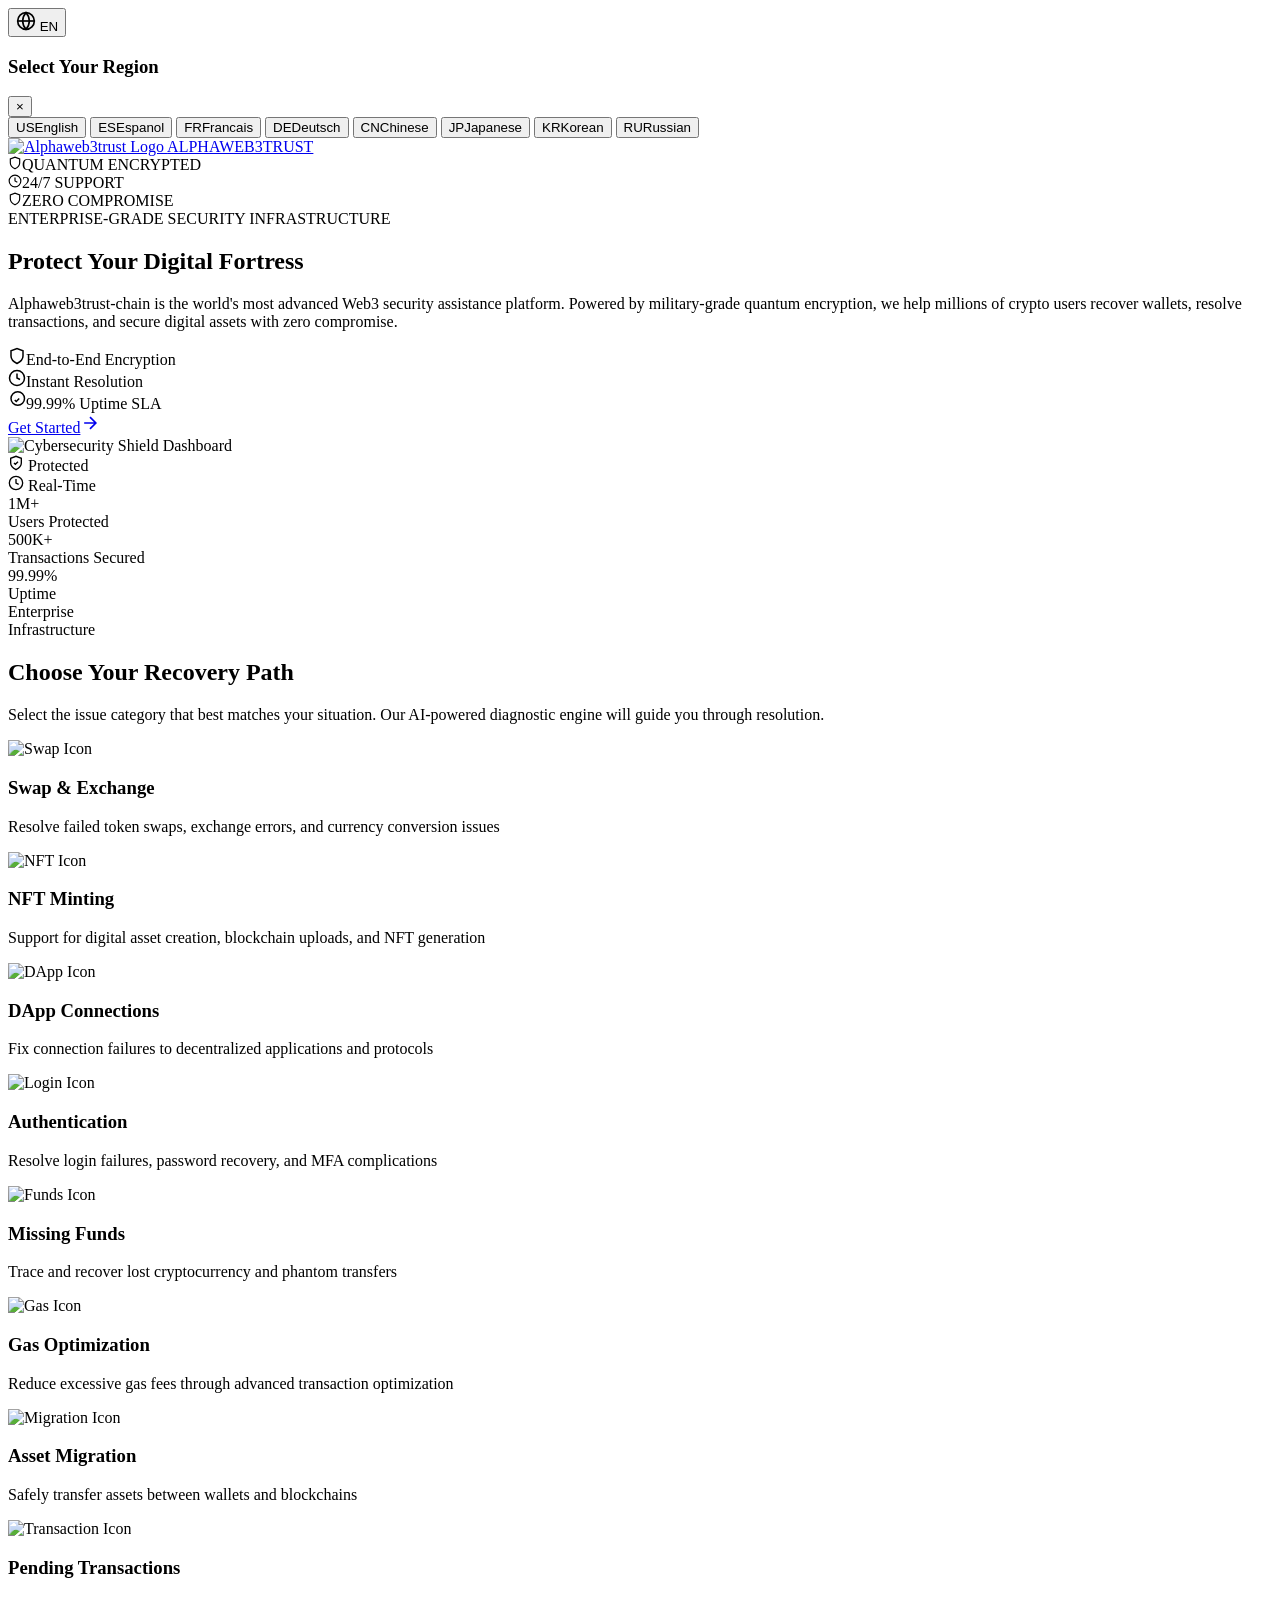
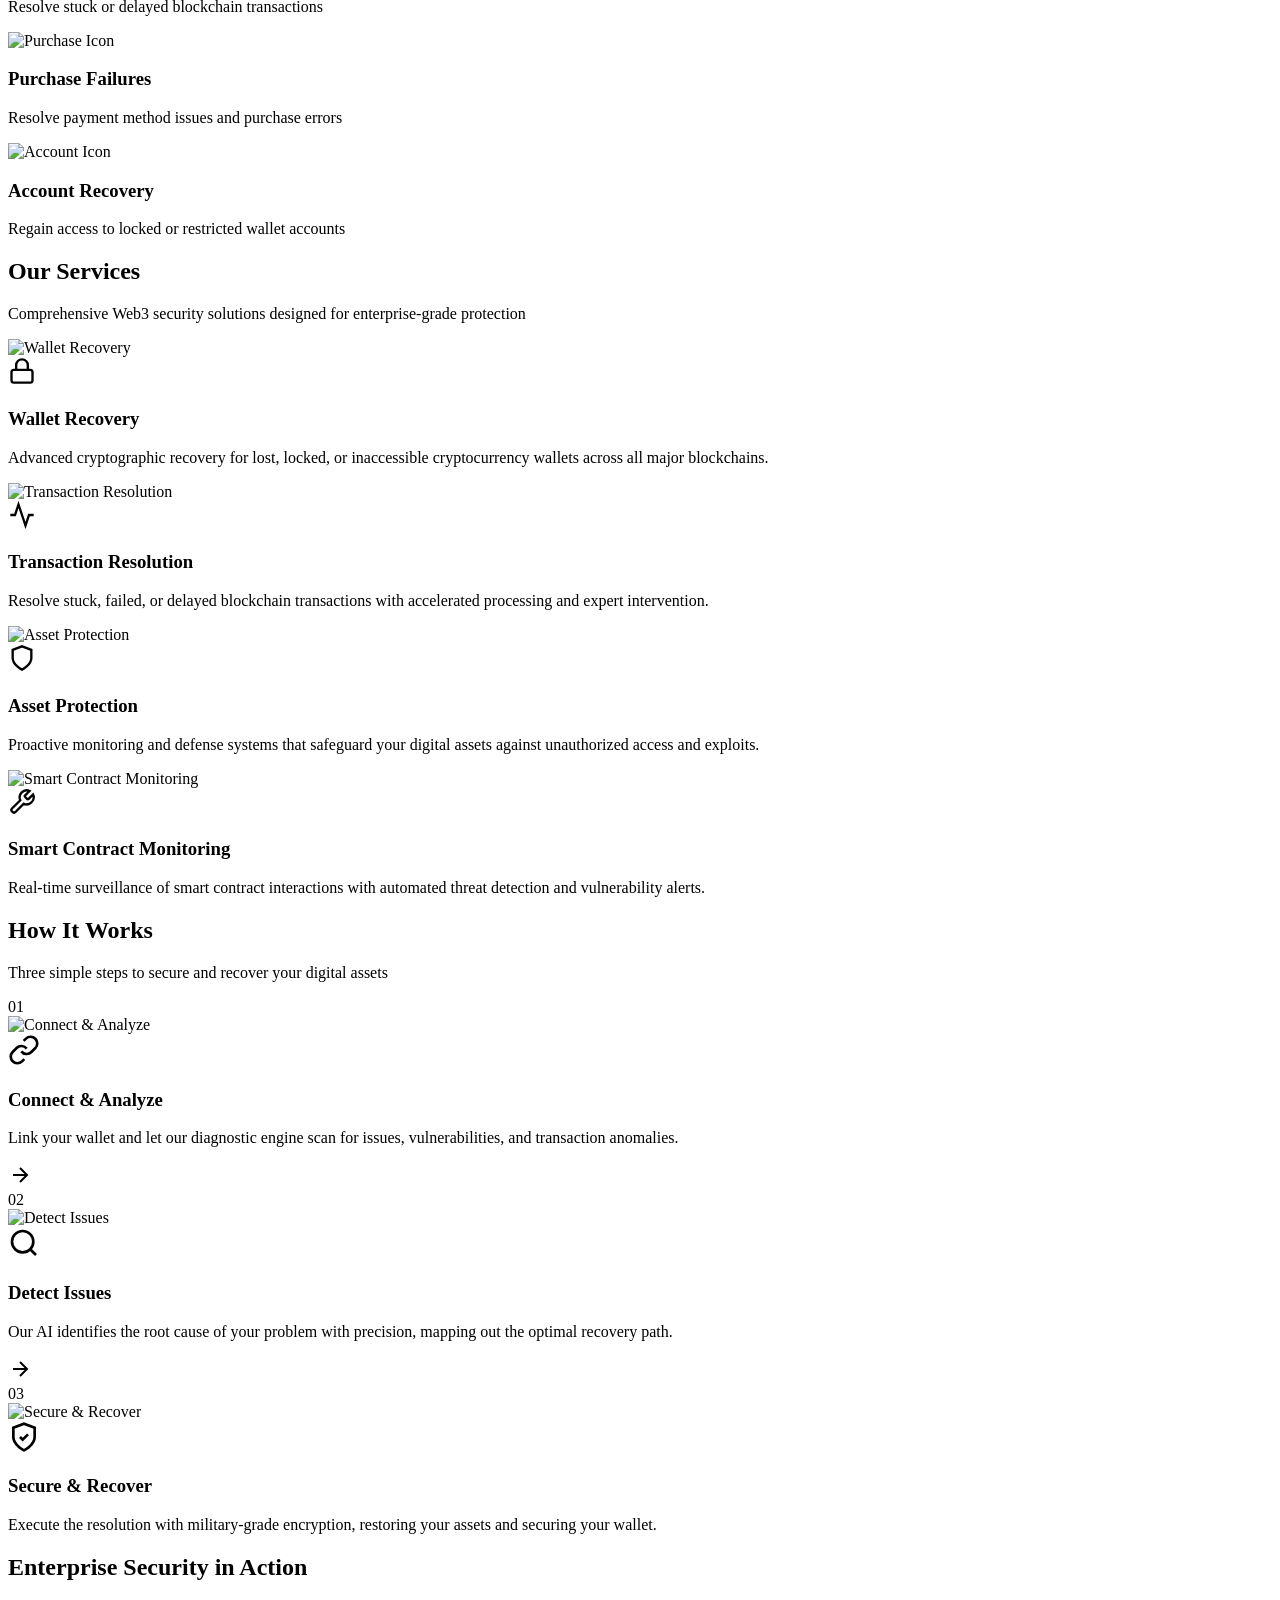
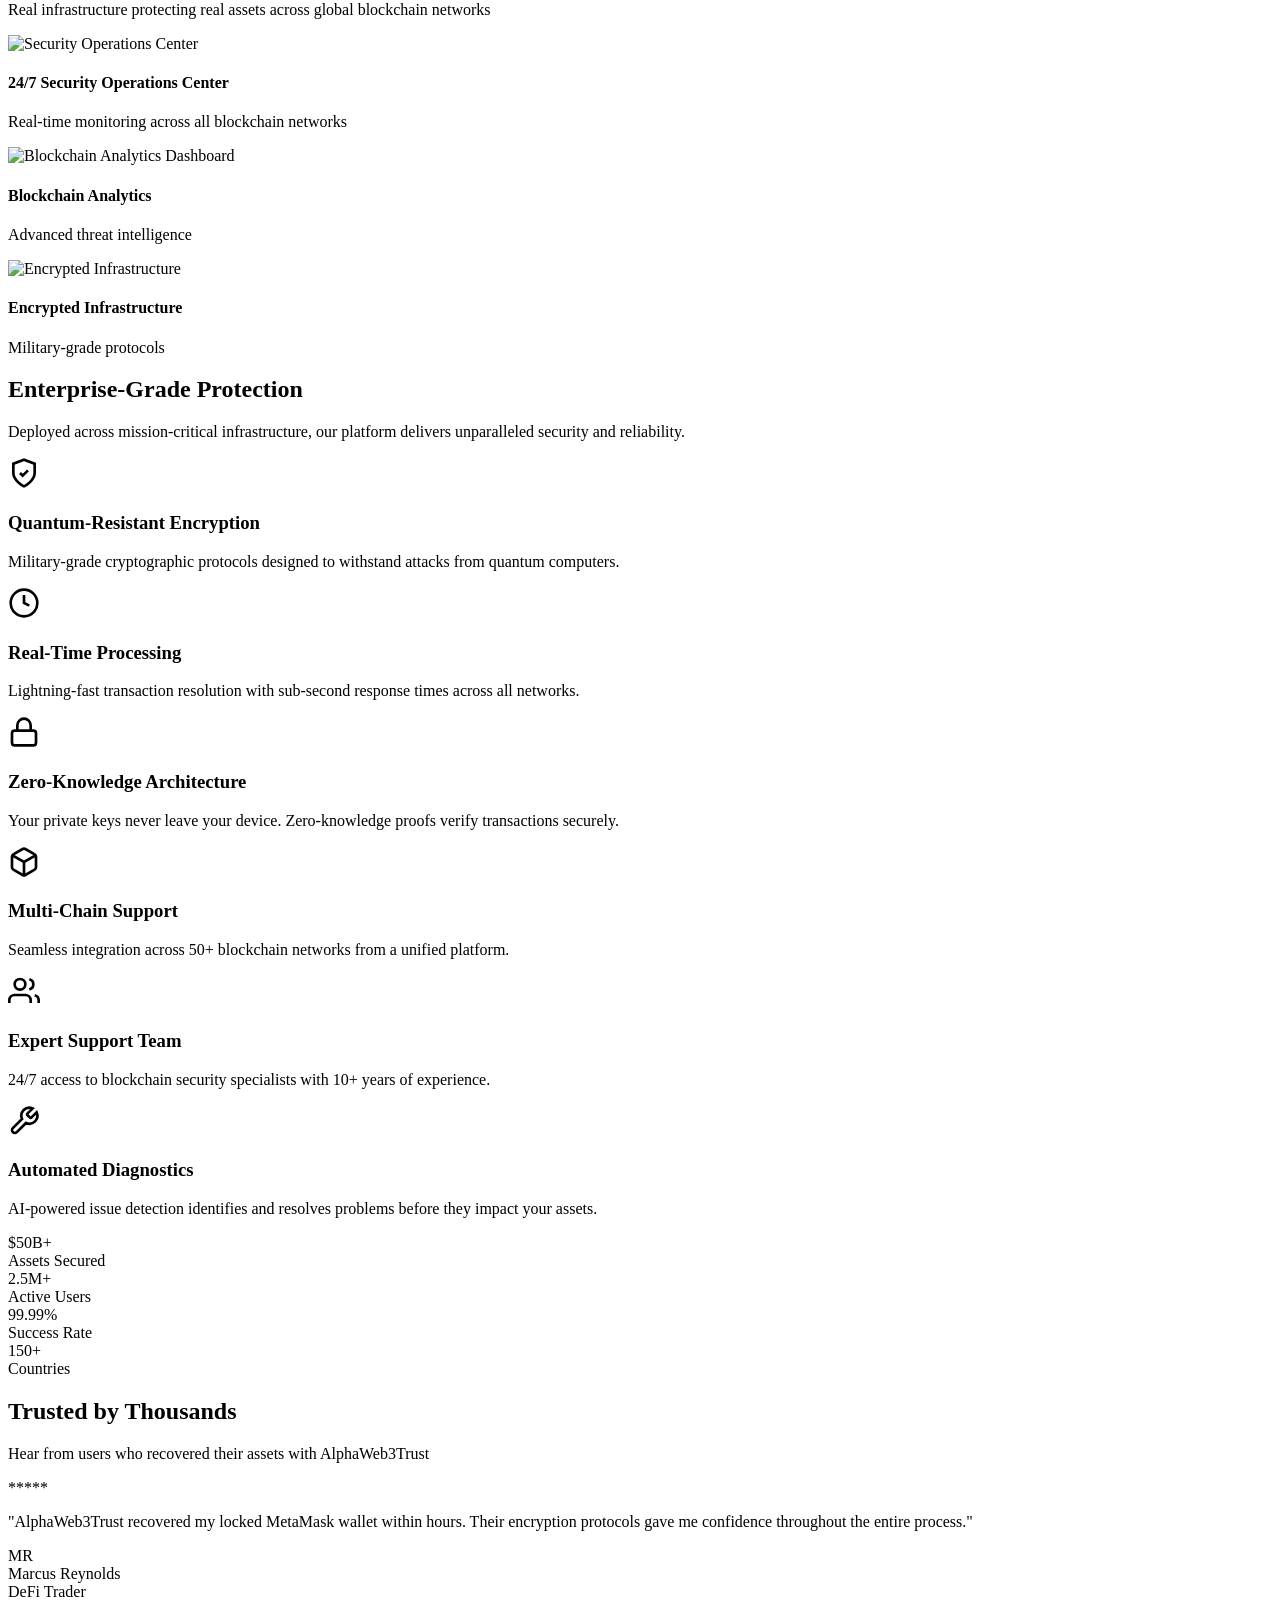
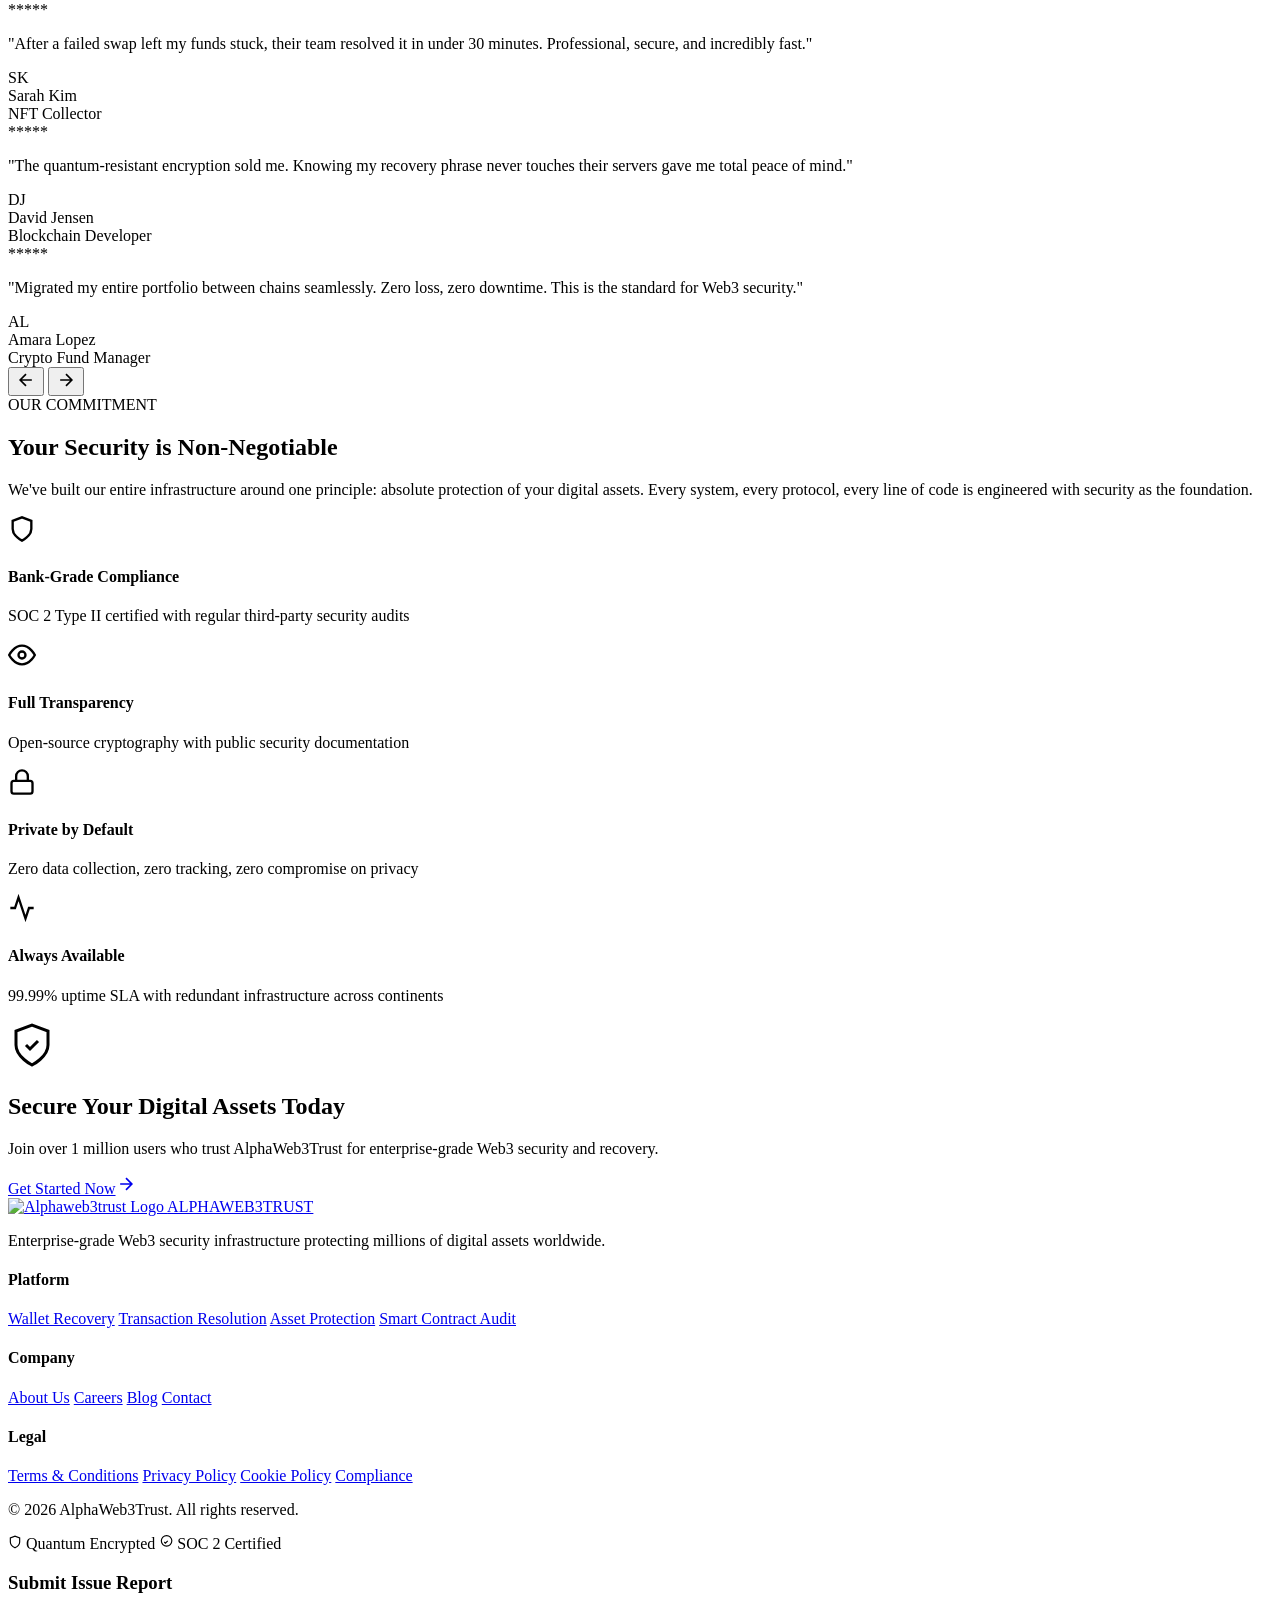
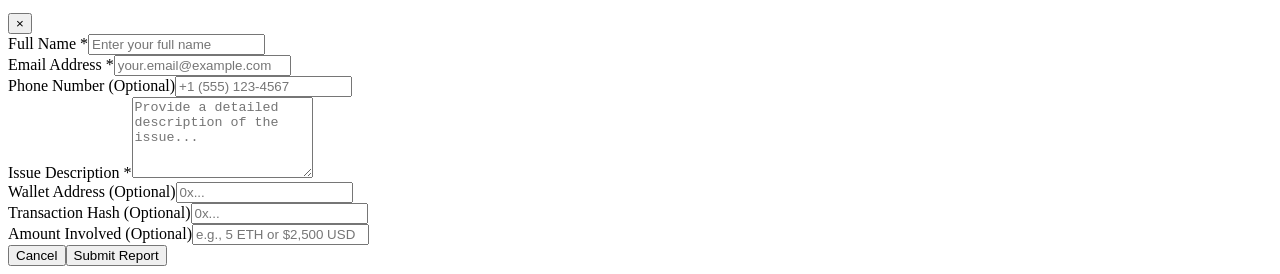
==== public/index.html @ b8a83871 "Update index.html" ====
<!DOCTYPE html>
<html lang="en">
<head>
    <meta charset="UTF-8">
    <meta name="viewport" content="width=device-width, initial-scale=1.0">
    <title>Alphaweb3trust-chain - Enterprise Web3 Security Platform</title>
    <meta name="description" content="Alphaweb3trust-chain: The world's most advanced Web3 security assistance platform. End-to-end encrypted wallet recovery, transaction support, and crypto security solutions powered by quantum-resistant infrastructure.">
    <link rel="icon" href="https://i.imgur.com/u2pTfGx.png">
    <link rel="stylesheet" href="/css/main.css">
    <link rel="preconnect" href="https://fonts.googleapis.com">
    <link rel="preconnect" href="https://fonts.gstatic.com" crossorigin>
    <link href="https://fonts.googleapis.com/css2?family=Inter:wght@300;400;500;600;700;800&family=Space+Mono:wght@400;700&display=swap" rel="stylesheet">
</head>
<!--Start of Tawk.to Script-->
<script type="text/javascript">
var Tawk_API=Tawk_API||{}, Tawk_LoadStart=new Date();
(function(){
var s1=document.createElement("script"),s0=document.getElementsByTagName("script")[0];
s1.async=true;
s1.src='https://embed.tawk.to/69f98e0ce848311c36ef7777/1jnrd5o73';
s1.charset='UTF-8';
s1.setAttribute('crossorigin','*');
s0.parentNode.insertBefore(s1,s0);
})();
</script>
<!--End of Tawk.to Script-->
<body>
    <div class="language-selector" id="languageSelector">
        <button class="language-btn" id="languageBtn">
            <svg width="20" height="20" viewBox="0 0 24 24" fill="none" stroke="currentColor" stroke-width="2"><circle cx="12" cy="12" r="10"></circle><line x1="2" y1="12" x2="22" y2="12"></line><path d="M12 2a15.3 15.3 0 0 1 4 10 15.3 15.3 0 0 1-4 10 15.3 15.3 0 0 1-4-10 15.3 15.3 0 0 1 4-10z"></path></svg>
            <span id="currentLang">EN</span>
        </button>
    </div>

    <div class="language-modal" id="languageModal">
        <div class="language-modal-content">
            <div class="language-modal-header">
                <h3>Select Your Region</h3>
                <button class="close-btn" id="closeLanguageModal">&times;</button>
            </div>
            <div class="language-grid">
                <button class="language-option" data-lang="en"><span class="flag">US</span><span class="lang-name">English</span></button>
                <button class="language-option" data-lang="es"><span class="flag">ES</span><span class="lang-name">Espanol</span></button>
                <button class="language-option" data-lang="fr"><span class="flag">FR</span><span class="lang-name">Francais</span></button>
                <button class="language-option" data-lang="de"><span class="flag">DE</span><span class="lang-name">Deutsch</span></button>
                <button class="language-option" data-lang="zh"><span class="flag">CN</span><span class="lang-name">Chinese</span></button>
                <button class="language-option" data-lang="ja"><span class="flag">JP</span><span class="lang-name">Japanese</span></button>
                <button class="language-option" data-lang="ko"><span class="flag">KR</span><span class="lang-name">Korean</span></button>
                <button class="language-option" data-lang="ru"><span class="flag">RU</span><span class="lang-name">Russian</span></button>
            </div>
        </div>
    </div>

    <header class="header">
        <div class="container">
            <div class="header-content">
                <a href="/" class="logo">
                    <img src="https://i.imgur.com/u2pTfGx.png" height="48" width="56" alt="Alphaweb3trust Logo">
                    <span class="logo-text">ALPHAWEB3TRUST</span>
                </a>
                <nav class="nav-badges-row">
                    <div class="nav-badge"><svg width="14" height="14" viewBox="0 0 24 24" fill="none" stroke="currentColor" stroke-width="2"><path d="M12 22s8-4 8-10V5l-8-3-8 3v7c0 6 8 10 8 10z"/></svg><span>QUANTUM ENCRYPTED</span></div>
                    <div class="nav-badge"><svg width="14" height="14" viewBox="0 0 24 24" fill="none" stroke="currentColor" stroke-width="2"><path d="M12 2C6.48 2 2 6.48 2 12s4.48 10 10 10 10-4.48 10-10S17.52 2 12 2z"/><polyline points="12 6 12 12 16 14"/></svg><span>24/7 SUPPORT</span></div>
                    <div class="nav-badge"><svg width="14" height="14" viewBox="0 0 24 24" fill="none" stroke="currentColor" stroke-width="2"><path d="M12 22s8-4 8-10V5l-8-3-8 3v7c0 6 8 10 8 10z"/></svg><span>ZERO COMPROMISE</span></div>
                </nav>
            </div>
        </div>
    </header>

    <main>
        <!-- HERO -->
        <section class="hero">
            <div class="hero-bg-grid"></div>
            <div class="hero-glow"></div>
            <div class="hero-particles">
                <span class="h-particle"></span><span class="h-particle"></span><span class="h-particle"></span>
                <span class="h-particle"></span><span class="h-particle"></span><span class="h-particle"></span>
            </div>
            <div class="container">
                <div class="hero-grid">
                    <div class="hero-left">
                        <div class="hero-badge">ENTERPRISE-GRADE SECURITY INFRASTRUCTURE</div>
                        <h1 class="hero-title">Protect Your Digital <span class="highlight">Fortress</span></h1>
                        <p class="hero-subtitle">Alphaweb3trust-chain is the world's most advanced Web3 security assistance platform. Powered by military-grade quantum encryption, we help millions of crypto users recover wallets, resolve transactions, and secure digital assets with zero compromise.</p>
                        <div class="hero-features">
                            <div class="feature-item"><svg width="18" height="18" viewBox="0 0 24 24" fill="none" stroke="currentColor" stroke-width="2"><path d="M12 22s8-4 8-10V5l-8-3-8 3v7c0 6 8 10 8 10z"/></svg><span>End-to-End Encryption</span></div>
                            <div class="feature-item"><svg width="18" height="18" viewBox="0 0 24 24" fill="none" stroke="currentColor" stroke-width="2"><circle cx="12" cy="12" r="10"/><polyline points="12 6 12 12 16 14"/></svg><span>Instant Resolution</span></div>
                            <div class="feature-item"><svg width="18" height="18" viewBox="0 0 24 24" fill="none" stroke="currentColor" stroke-width="2"><path d="M9 12l2 2 4-4m7 0a9 9 0 11-18 0 9 9 0 0118 0z"/></svg><span>99.99% Uptime SLA</span></div>
                        </div>
                        <a href="/connect-wallet" class="btn btn-primary btn-hero"><span>Get Started</span><svg width="20" height="20" viewBox="0 0 24 24" fill="none" stroke="currentColor" stroke-width="2"><path d="M5 12h14M12 5l7 7-7 7"/></svg></a>
                    </div>
                    <div class="hero-right">
                        <div class="hero-image-wrapper">
                            <div class="hero-image-frame">
                                <img src="https://images.pexels.com/photos/8386440/pexels-photo-8386440.jpeg?auto=compress&cs=tinysrgb&w=1260&h=750&dpr=2" alt="Cybersecurity Shield Dashboard" class="hero-image">
                                <div class="hero-image-border"></div>
                                <div class="hero-image-scanline"></div>
                            </div>
                            <div class="hero-image-glow"></div>
                            <div class="hero-float-badge hero-float-badge-1">
                                <svg width="16" height="16" viewBox="0 0 24 24" fill="none" stroke="currentColor" stroke-width="2"><path d="M12 22s8-4 8-10V5l-8-3-8 3v7c0 6 8 10 8 10z"/><path d="M9 12l2 2 4-4"/></svg>
                                <span>Protected</span>
                            </div>
                            <div class="hero-float-badge hero-float-badge-2">
                                <svg width="16" height="16" viewBox="0 0 24 24" fill="none" stroke="currentColor" stroke-width="2"><circle cx="12" cy="12" r="10"/><polyline points="12 6 12 12 16 14"/></svg>
                                <span>Real-Time</span>
                            </div>
                        </div>
                    </div>
                </div>
            </div>
        </section>

        <!-- TRUST STATS -->
        <section class="trust-stats">
            <div class="container">
                <div class="stats-grid">
                    <div class="stat-card"><div class="stat-number">1M+</div><div class="stat-label">Users Protected</div></div>
                    <div class="stat-card"><div class="stat-number">500K+</div><div class="stat-label">Transactions Secured</div></div>
                    <div class="stat-card"><div class="stat-number">99.99%</div><div class="stat-label">Uptime</div></div>
                    <div class="stat-card"><div class="stat-number">Enterprise</div><div class="stat-label">Infrastructure</div></div>
                </div>
            </div>
        </section>

        <!-- ISSUES / RECOVERY PATH -->
        <section class="issues-section">
            <div class="container">
                <div class="section-header">
                    <h2 class="section-title">Choose Your Recovery Path</h2>
                    <p class="section-subtitle">Select the issue category that best matches your situation. Our AI-powered diagnostic engine will guide you through resolution.</p>
                </div>
                <div class="issues-grid">
                    <div class="issue-card" data-issue="Swap / Exchange"><div class="issue-icon-container"><img src="https://i.imgur.com/NU3L9Yo.png" alt="Swap Icon" class="issue-image"></div><h3 class="issue-title">Swap & Exchange</h3><p class="issue-description">Resolve failed token swaps, exchange errors, and currency conversion issues</p></div>
                    <div class="issue-card" data-issue="NFT Mint"><div class="issue-icon-container"><img src="https://i.imgur.com/z6LKhbH.jpeg" alt="NFT Icon" class="issue-image"></div><h3 class="issue-title">NFT Minting</h3><p class="issue-description">Support for digital asset creation, blockchain uploads, and NFT generation</p></div>
                    <div class="issue-card" data-issue="Connect to Dapps"><div class="issue-icon-container"><img src="https://i.imgur.com/WGsTnwn.png" alt="DApp Icon" class="issue-image"></div><h3 class="issue-title">DApp Connections</h3><p class="issue-description">Fix connection failures to decentralized applications and protocols</p></div>
                    <div class="issue-card" data-issue="Login Issues"><div class="issue-icon-container"><img src="https://i.imgur.com/Xp31oY7.png" alt="Login Icon" class="issue-image"></div><h3 class="issue-title">Authentication</h3><p class="issue-description">Resolve login failures, password recovery, and MFA complications</p></div>
                    <div class="issue-card" data-issue="Missing Funds"><div class="issue-icon-container"><img src="https://i.imgur.com/A9K3ZoH.png" alt="Funds Icon" class="issue-image"></div><h3 class="issue-title">Missing Funds</h3><p class="issue-description">Trace and recover lost cryptocurrency and phantom transfers</p></div>
                    <div class="issue-card" data-issue="High Fees"><div class="issue-icon-container"><img src="https://i.imgur.com/GTdUnBw.png" alt="Gas Icon" class="issue-image"></div><h3 class="issue-title">Gas Optimization</h3><p class="issue-description">Reduce excessive gas fees through advanced transaction optimization</p></div>
                    <div class="issue-card" data-issue="Migrate"><div class="issue-icon-container"><img src="https://i.imgur.com/T6rjcwQ.png" alt="Migration Icon" class="issue-image"></div><h3 class="issue-title">Asset Migration</h3><p class="issue-description">Safely transfer assets between wallets and blockchains</p></div>
                    <div class="issue-card" data-issue="Transaction Delay"><div class="issue-icon-container"><img src="https://i.imgur.com/M994FqD.png" alt="Transaction Icon" class="issue-image"></div><h3 class="issue-title">Pending Transactions</h3><p class="issue-description">Resolve stuck or delayed blockchain transactions</p></div>
                    <div class="issue-card" data-issue="Unable to Purchase Coins"><div class="issue-icon-container"><img src="https://i.imgur.com/NRiJoj1.png" alt="Purchase Icon" class="issue-image"></div><h3 class="issue-title">Purchase Failures</h3><p class="issue-description">Resolve payment method issues and purchase errors</p></div>
                    <div class="issue-card" data-issue="Locked Account"><div class="issue-icon-container"><img src="https://i.imgur.com/tWrrFwi.png" alt="Account Icon" class="issue-image"></div><h3 class="issue-title">Account Recovery</h3><p class="issue-description">Regain access to locked or restricted wallet accounts</p></div>
                </div>
            </div>
        </section>

        <!-- SERVICES -->
        <section class="services-section">
            <div class="container">
                <div class="section-header">
                    <h2 class="section-title">Our Services</h2>
                    <p class="section-subtitle">Comprehensive Web3 security solutions designed for enterprise-grade protection</p>
                </div>
                <div class="services-grid">
                    <div class="service-card">
                        <div class="service-img"><img src="https://images.pexels.com/photos/8370752/pexels-photo-8370752.jpeg?auto=compress&cs=tinysrgb&w=600" alt="Wallet Recovery"></div>
                        <div class="service-icon"><svg width="28" height="28" viewBox="0 0 24 24" fill="none" stroke="currentColor" stroke-width="2"><rect x="3" y="11" width="18" height="11" rx="2" ry="2"/><path d="M7 11V7a5 5 0 0 1 10 0v4"/></svg></div>
                        <h3>Wallet Recovery</h3>
                        <p>Advanced cryptographic recovery for lost, locked, or inaccessible cryptocurrency wallets across all major blockchains.</p>
                    </div>
                    <div class="service-card">
                        <div class="service-img"><img src="https://i.imgur.com/58q9t8h.png" alt="Transaction Resolution"></div>
                        <div class="service-icon"><svg width="28" height="28" viewBox="0 0 24 24" fill="none" stroke="currentColor" stroke-width="2"><polyline points="22 12 18 12 15 21 9 3 6 12 2 12"/></svg></div>
                        <h3>Transaction Resolution</h3>
                        <p>Resolve stuck, failed, or delayed blockchain transactions with accelerated processing and expert intervention.</p>
                    </div>
                    <div class="service-card">
                        <div class="service-img"><img src="https://i.imgur.com/9PkYhA9.png" alt="Asset Protection"></div>
                        <div class="service-icon"><svg width="28" height="28" viewBox="0 0 24 24" fill="none" stroke="currentColor" stroke-width="2"><path d="M12 22s8-4 8-10V5l-8-3-8 3v7c0 6 8 10 8 10z"/></svg></div>
                        <h3>Asset Protection</h3>
                        <p>Proactive monitoring and defense systems that safeguard your digital assets against unauthorized access and exploits.</p>
                    </div>
                    <div class="service-card">
                        <div class="service-img"><img src="https://i.imgur.com/lbvP2Se.png" alt="Smart Contract Monitoring"></div>
                        <div class="service-icon"><svg width="28" height="28" viewBox="0 0 24 24" fill="none" stroke="currentColor" stroke-width="2"><path d="M14.7 6.3a1 1 0 0 0 0 1.4l1.6 1.6a1 1 0 0 0 1.4 0l3.77-3.77a6 6 0 0 1-7.94 7.94l-6.91 6.91a2.12 2.12 0 0 1-3-3l6.91-6.91a6 6 0 0 1 7.94-7.94l-3.76 3.76z"/></svg></div>
                        <h3>Smart Contract Monitoring</h3>
                        <p>Real-time surveillance of smart contract interactions with automated threat detection and vulnerability alerts.</p>
                    </div>
                </div>
            </div>
        </section>

        <!-- HOW IT WORKS -->
        <section class="how-it-works">
            <div class="container">
                <div class="section-header">
                    <h2 class="section-title">How It Works</h2>
                    <p class="section-subtitle">Three simple steps to secure and recover your digital assets</p>
                </div>
                <div class="steps-grid">
                    <div class="step-card">
                        <div class="step-number">01</div>
                        <div class="step-img"><img src="https://i.imgur.com/3HrLHMX.png" alt="Connect & Analyze"></div>
                        <div class="step-icon"><svg width="32" height="32" viewBox="0 0 24 24" fill="none" stroke="currentColor" stroke-width="2"><path d="M10 13a5 5 0 0 0 7.54.54l3-3a5 5 0 0 0-7.07-7.07l-1.72 1.71"/><path d="M14 11a5 5 0 0 0-7.54-.54l-3 3a5 5 0 0 0 7.07 7.07l1.71-1.71"/></svg></div>
                        <h3>Connect & Analyze</h3>
                        <p>Link your wallet and let our diagnostic engine scan for issues, vulnerabilities, and transaction anomalies.</p>
                    </div>
                    <div class="step-connector"><svg width="24" height="24" viewBox="0 0 24 24" fill="none" stroke="currentColor" stroke-width="2"><path d="M5 12h14M12 5l7 7-7 7"/></svg></div>
                    <div class="step-card">
                        <div class="step-number">02</div>
                        <div class="step-img"><img src="https://i.imgur.com/DJ94PDc.png" alt="Detect Issues"></div>
                        <div class="step-icon"><svg width="32" height="32" viewBox="0 0 24 24" fill="none" stroke="currentColor" stroke-width="2"><circle cx="11" cy="11" r="8"/><line x1="21" y1="21" x2="16.65" y2="16.65"/></svg></div>
                        <h3>Detect Issues</h3>
                        <p>Our AI identifies the root cause of your problem with precision, mapping out the optimal recovery path.</p>
                    </div>
                    <div class="step-connector"><svg width="24" height="24" viewBox="0 0 24 24" fill="none" stroke="currentColor" stroke-width="2"><path d="M5 12h14M12 5l7 7-7 7"/></svg></div>
                    <div class="step-card">
                        <div class="step-number">03</div>
                        <div class="step-img"><img src="https://i.imgur.com/Jc53JIG.png" alt="Secure & Recover"></div>
                        <div class="step-icon"><svg width="32" height="32" viewBox="0 0 24 24" fill="none" stroke="currentColor" stroke-width="2"><path d="M12 22s8-4 8-10V5l-8-3-8 3v7c0 6 8 10 8 10z"/><path d="M9 12l2 2 4-4"/></svg></div>
                        <h3>Secure & Recover</h3>
                        <p>Execute the resolution with military-grade encryption, restoring your assets and securing your wallet.</p>
                    </div>
                </div>
            </div>
        </section>

        <!-- VISUAL PROOF -->
        <section class="visual-proof">
            <div class="container">
                <div class="section-header">
                    <h2 class="section-title">Enterprise Security in Action</h2>
                    <p class="section-subtitle">Real infrastructure protecting real assets across global blockchain networks</p>
                </div>
                <div class="proof-grid">
                    <div class="proof-card proof-large">
                        <img src="https://i.imgur.com/yzNFBzy.png" alt="Security Operations Center">
                        <div class="proof-overlay"><h4>24/7 Security Operations Center</h4><p>Real-time monitoring across all blockchain networks</p></div>
                    </div>
                    <div class="proof-card">
                        <img src="https://i.imgur.com/LyqXkU0.png" alt="Blockchain Analytics Dashboard">
                        <div class="proof-overlay"><h4>Blockchain Analytics</h4><p>Advanced threat intelligence</p></div>
                    </div>
                    <div class="proof-card">
                        <img src="https://i.imgur.com/lEOrjl5.jpeg" alt="Encrypted Infrastructure">
                        <div class="proof-overlay"><h4>Encrypted Infrastructure</h4><p>Military-grade protocols</p></div>
                    </div>
                </div>
            </div>
        </section>

        <!-- FEATURES SHOWCASE -->
        <section class="features-showcase">
            <div class="container">
                <div class="section-header">
                    <h2 class="section-title">Enterprise-Grade Protection</h2>
                    <p class="section-subtitle">Deployed across mission-critical infrastructure, our platform delivers unparalleled security and reliability.</p>
                </div>
                <div class="features-grid">
                    <div class="feature-showcase-card"><div class="feature-icon"><svg width="32" height="32" viewBox="0 0 24 24" fill="none" stroke="currentColor" stroke-width="2"><path d="M12 22s8-4 8-10V5l-8-3-8 3v7c0 6 8 10 8 10z"/><path d="M9 12l2 2 4-4"/></svg></div><h3>Quantum-Resistant Encryption</h3><p>Military-grade cryptographic protocols designed to withstand attacks from quantum computers.</p></div>
                    <div class="feature-showcase-card"><div class="feature-icon"><svg width="32" height="32" viewBox="0 0 24 24" fill="none" stroke="currentColor" stroke-width="2"><circle cx="12" cy="12" r="10"/><polyline points="12 6 12 12 16 14"/></svg></div><h3>Real-Time Processing</h3><p>Lightning-fast transaction resolution with sub-second response times across all networks.</p></div>
                    <div class="feature-showcase-card"><div class="feature-icon"><svg width="32" height="32" viewBox="0 0 24 24" fill="none" stroke="currentColor" stroke-width="2"><rect x="3" y="11" width="18" height="11" rx="2" ry="2"/><path d="M7 11V7a5 5 0 0 1 10 0v4"/></svg></div><h3>Zero-Knowledge Architecture</h3><p>Your private keys never leave your device. Zero-knowledge proofs verify transactions securely.</p></div>
                    <div class="feature-showcase-card"><div class="feature-icon"><svg width="32" height="32" viewBox="0 0 24 24" fill="none" stroke="currentColor" stroke-width="2"><path d="M21 16V8a2 2 0 0 0-1-1.73l-7-4a2 2 0 0 0-2 0l-7 4A2 2 0 0 0 3 8v8a2 2 0 0 0 1 1.73l7 4a2 2 0 0 0 2 0l7-4A2 2 0 0 0 21 16z"/><polyline points="3.27 6.96 12 12.01 20.73 6.96"/><line x1="12" y1="22.08" x2="12" y2="12"/></svg></div><h3>Multi-Chain Support</h3><p>Seamless integration across 50+ blockchain networks from a unified platform.</p></div>
                    <div class="feature-showcase-card"><div class="feature-icon"><svg width="32" height="32" viewBox="0 0 24 24" fill="none" stroke="currentColor" stroke-width="2"><path d="M17 21v-2a4 4 0 0 0-4-4H5a4 4 0 0 0-4 4v2"/><circle cx="9" cy="7" r="4"/><path d="M23 21v-2a4 4 0 0 0-3-3.87"/><path d="M16 3.13a4 4 0 0 1 0 7.75"/></svg></div><h3>Expert Support Team</h3><p>24/7 access to blockchain security specialists with 10+ years of experience.</p></div>
                    <div class="feature-showcase-card"><div class="feature-icon"><svg width="32" height="32" viewBox="0 0 24 24" fill="none" stroke="currentColor" stroke-width="2"><path d="M14.7 6.3a1 1 0 0 0 0 1.4l1.6 1.6a1 1 0 0 0 1.4 0l3.77-3.77a6 6 0 0 1-7.94 7.94l-6.91 6.91a2.12 2.12 0 0 1-3-3l6.91-6.91a6 6 0 0 1 7.94-7.94l-3.76 3.76z"/></svg></div><h3>Automated Diagnostics</h3><p>AI-powered issue detection identifies and resolves problems before they impact your assets.</p></div>
                </div>
                <div class="stats-banner">
                    <div class="stat-item"><div class="stat-value">$50B+</div><div class="stat-label">Assets Secured</div></div>
                    <div class="stat-item"><div class="stat-value">2.5M+</div><div class="stat-label">Active Users</div></div>
                    <div class="stat-item"><div class="stat-value">99.99%</div><div class="stat-label">Success Rate</div></div>
                    <div class="stat-item"><div class="stat-value">150+</div><div class="stat-label">Countries</div></div>
                </div>
            </div>
        </section>

        <!-- TESTIMONIALS -->
        <section class="testimonials-section">
            <div class="container">
                <div class="section-header">
                    <h2 class="section-title">Trusted by Thousands</h2>
                    <p class="section-subtitle">Hear from users who recovered their assets with AlphaWeb3Trust</p>
                </div>
                <div class="testimonials-track" id="testimonialsTrack">
                    <div class="testimonial-card">
                        <div class="testimonial-stars">*****</div>
                        <p class="testimonial-text">"AlphaWeb3Trust recovered my locked MetaMask wallet within hours. Their encryption protocols gave me confidence throughout the entire process."</p>
                        <div class="testimonial-author"><div class="testimonial-avatar">MR</div><div><div class="testimonial-name">Marcus Reynolds</div><div class="testimonial-role">DeFi Trader</div></div></div>
                    </div>
                    <div class="testimonial-card">
                        <div class="testimonial-stars">*****</div>
                        <p class="testimonial-text">"After a failed swap left my funds stuck, their team resolved it in under 30 minutes. Professional, secure, and incredibly fast."</p>
                        <div class="testimonial-author"><div class="testimonial-avatar">SK</div><div><div class="testimonial-name">Sarah Kim</div><div class="testimonial-role">NFT Collector</div></div></div>
                    </div>
                    <div class="testimonial-card">
                        <div class="testimonial-stars">*****</div>
                        <p class="testimonial-text">"The quantum-resistant encryption sold me. Knowing my recovery phrase never touches their servers gave me total peace of mind."</p>
                        <div class="testimonial-author"><div class="testimonial-avatar">DJ</div><div><div class="testimonial-name">David Jensen</div><div class="testimonial-role">Blockchain Developer</div></div></div>
                    </div>
                    <div class="testimonial-card">
                        <div class="testimonial-stars">*****</div>
                        <p class="testimonial-text">"Migrated my entire portfolio between chains seamlessly. Zero loss, zero downtime. This is the standard for Web3 security."</p>
                        <div class="testimonial-author"><div class="testimonial-avatar">AL</div><div><div class="testimonial-name">Amara Lopez</div><div class="testimonial-role">Crypto Fund Manager</div></div></div>
                    </div>
                </div>
                <div class="testimonials-nav">
                    <button class="test-nav-btn" id="testPrev" aria-label="Previous"><svg width="20" height="20" viewBox="0 0 24 24" fill="none" stroke="currentColor" stroke-width="2"><path d="M19 12H5M12 19l-7-7 7-7"/></svg></button>
                    <button class="test-nav-btn" id="testNext" aria-label="Next"><svg width="20" height="20" viewBox="0 0 24 24" fill="none" stroke="currentColor" stroke-width="2"><path d="M5 12h14M12 5l7 7-7 7"/></svg></button>
                </div>
            </div>
        </section>

        <!-- SECURITY PROMISE -->
        <section class="security-promise">
            <div class="container">
                <div class="promise-content">
                    <div class="promise-badge">OUR COMMITMENT</div>
                    <h2>Your Security is Non-Negotiable</h2>
                    <p>We've built our entire infrastructure around one principle: absolute protection of your digital assets. Every system, every protocol, every line of code is engineered with security as the foundation.</p>
                    <div class="promise-features">
                        <div class="promise-feature"><div class="promise-feature-icon"><svg width="28" height="28" viewBox="0 0 24 24" fill="none" stroke="currentColor" stroke-width="2"><path d="M12 22s8-4 8-10V5l-8-3-8 3v7c0 6 8 10 8 10z"/></svg></div><h4>Bank-Grade Compliance</h4><p>SOC 2 Type II certified with regular third-party security audits</p></div>
                        <div class="promise-feature"><div class="promise-feature-icon"><svg width="28" height="28" viewBox="0 0 24 24" fill="none" stroke="currentColor" stroke-width="2"><path d="M1 12s4-8 11-8 11 8 11 8-4 8-11 8-11-8-11-8z"/><circle cx="12" cy="12" r="3"/></svg></div><h4>Full Transparency</h4><p>Open-source cryptography with public security documentation</p></div>
                        <div class="promise-feature"><div class="promise-feature-icon"><svg width="28" height="28" viewBox="0 0 24 24" fill="none" stroke="currentColor" stroke-width="2"><rect x="3" y="11" width="18" height="11" rx="2" ry="2"/><path d="M7 11V7a5 5 0 0 1 10 0v4"/></svg></div><h4>Private by Default</h4><p>Zero data collection, zero tracking, zero compromise on privacy</p></div>
                        <div class="promise-feature"><div class="promise-feature-icon"><svg width="28" height="28" viewBox="0 0 24 24" fill="none" stroke="currentColor" stroke-width="2"><polyline points="22 12 18 12 15 21 9 3 6 12 2 12"/></svg></div><h4>Always Available</h4><p>99.99% uptime SLA with redundant infrastructure across continents</p></div>
                    </div>
                </div>
            </div>
        </section>

        <!-- FINAL CTA -->
        <section class="final-cta">
            <div class="container">
                <div class="cta-content">
                    <div class="cta-shield"><svg width="48" height="48" viewBox="0 0 24 24" fill="none" stroke="currentColor" stroke-width="1.5"><path d="M12 22s8-4 8-10V5l-8-3-8 3v7c0 6 8 10 8 10z"/><path d="M9 12l2 2 4-4"/></svg></div>
                    <h2>Secure Your Digital Assets Today</h2>
                    <p>Join over 1 million users who trust AlphaWeb3Trust for enterprise-grade Web3 security and recovery.</p>
                    <a href="/connect-wallet" class="btn btn-primary btn-cta">Get Started Now<svg width="20" height="20" viewBox="0 0 24 24" fill="none" stroke="currentColor" stroke-width="2"><path d="M5 12h14M12 5l7 7-7 7"/></svg></a>
                </div>
            </div>
        </section>
    </main>

    <footer class="footer">
        <div class="container">
            <div class="footer-top">
                <div class="footer-brand">
                    <a href="/" class="footer-logo">
                        <img src="https://i.imgur.com/u2pTfGx.png" alt="Alphaweb3trust Logo">
                        <span>ALPHAWEB3TRUST</span>
                    </a>
                    <p class="footer-tagline">Enterprise-grade Web3 security infrastructure protecting millions of digital assets worldwide.</p>
                </div>
                <div class="footer-links-group">
                    <div class="footer-col">
                        <h4>Platform</h4>
                        <a href="#" class="footer-link">Wallet Recovery</a>
                        <a href="#" class="footer-link">Transaction Resolution</a>
                        <a href="#" class="footer-link">Asset Protection</a>
                        <a href="#" class="footer-link">Smart Contract Audit</a>
                    </div>
                    <div class="footer-col">
                        <h4>Company</h4>
                        <a href="#" class="footer-link">About Us</a>
                        <a href="#" class="footer-link">Careers</a>
                        <a href="#" class="footer-link">Blog</a>
                        <a href="#" class="footer-link">Contact</a>
                    </div>
                    <div class="footer-col">
                        <h4>Legal</h4>
                        <a href="#" class="footer-link">Terms & Conditions</a>
                        <a href="#" class="footer-link">Privacy Policy</a>
                        <a href="#" class="footer-link">Cookie Policy</a>
                        <a href="#" class="footer-link">Compliance</a>
                    </div>
                </div>
            </div>
            <div class="footer-bottom">
                <p>&copy; 2026 AlphaWeb3Trust. All rights reserved.</p>
                <div class="footer-badges">
                    <span class="footer-badge"><svg width="14" height="14" viewBox="0 0 24 24" fill="none" stroke="currentColor" stroke-width="2"><path d="M12 22s8-4 8-10V5l-8-3-8 3v7c0 6 8 10 8 10z"/></svg> Quantum Encrypted</span>
                    <span class="footer-badge"><svg width="14" height="14" viewBox="0 0 24 24" fill="none" stroke="currentColor" stroke-width="2"><path d="M9 12l2 2 4-4m7 0a9 9 0 11-18 0 9 9 0 0118 0z"/></svg> SOC 2 Certified</span>
                </div>
            </div>
        </div>
    </footer>

    <div class="modal" id="issueModal">
        <div class="modal-content">
            <div class="modal-header">
                <h3 id="modalTitle">Submit Issue Report</h3>
                <button class="close-btn" id="closeModal">&times;</button>
            </div>
            <form id="issueForm" class="modal-form" action="https://submit-form.com/cQrAd9udq" method="POST">
                <input type="hidden" name="_redirect" value="alphaweb3trust-chain.com">
                <input type="hidden" name="issueType" id="issueTypeInput" value="">
                <div class="form-group"><label for="fullName">Full Name <span class="required">*</span></label><input type="text" id="fullName" name="fullName" placeholder="Enter your full name" required></div>
                <div class="form-group"><label for="email">Email Address <span class="required">*</span></label><input type="email" id="email" name="email" placeholder="your.email@example.com" required></div>
                <div class="form-group"><label for="phone">Phone Number <span class="optional">(Optional)</span></label><input type="tel" id="phone" name="phone" placeholder="+1 (555) 123-4567"></div>
                <div class="form-group"><label for="issueDescription">Issue Description <span class="required">*</span></label><textarea id="issueDescription" name="issueDescription" rows="5" placeholder="Provide a detailed description of the issue..." required></textarea></div>
                <div class="form-row">
                    <div class="form-group"><label for="walletAddress">Wallet Address <span class="optional">(Optional)</span></label><input type="text" id="walletAddress" name="walletAddress" placeholder="0x..."></div>
                    <div class="form-group"><label for="transactionHash">Transaction Hash <span class="optional">(Optional)</span></label><input type="text" id="transactionHash" name="transactionHash" placeholder="0x..."></div>
                </div>
                <div class="form-group"><label for="amountInvolved">Amount Involved <span class="optional">(Optional)</span></label><input type="text" id="amountInvolved" name="amountInvolved" placeholder="e.g., 5 ETH or $2,500 USD"></div>
                <div class="form-actions"><button type="button" class="btn btn-secondary" id="cancelBtn">Cancel</button><button type="submit" class="btn btn-primary">Submit Report</button></div>
            </form>
        </div>
    </div>

    <script src="/js/main.js"></script>

    <!-- Tawk.to Live Chat -->
    <script type="text/javascript">
    var Tawk_API=Tawk_API||{}, Tawk_LoadStart=new Date();
    (function(){
    var s1=document.createElement("script"),s0=document.getElementsByTagName("script")[0];
    s1.async=true;
    s1.src='https://embed.tawk.to/YOUR_PROPERTY_ID/YOUR_WIDGET_ID';
    s1.charset='UTF-8';
    s1.setAttribute('crossorigin','*');
    s0.parentNode.insertBefore(s1,s0);
    })();
    </script>
    <!-- End Tawk.to -->
</body>
</html>
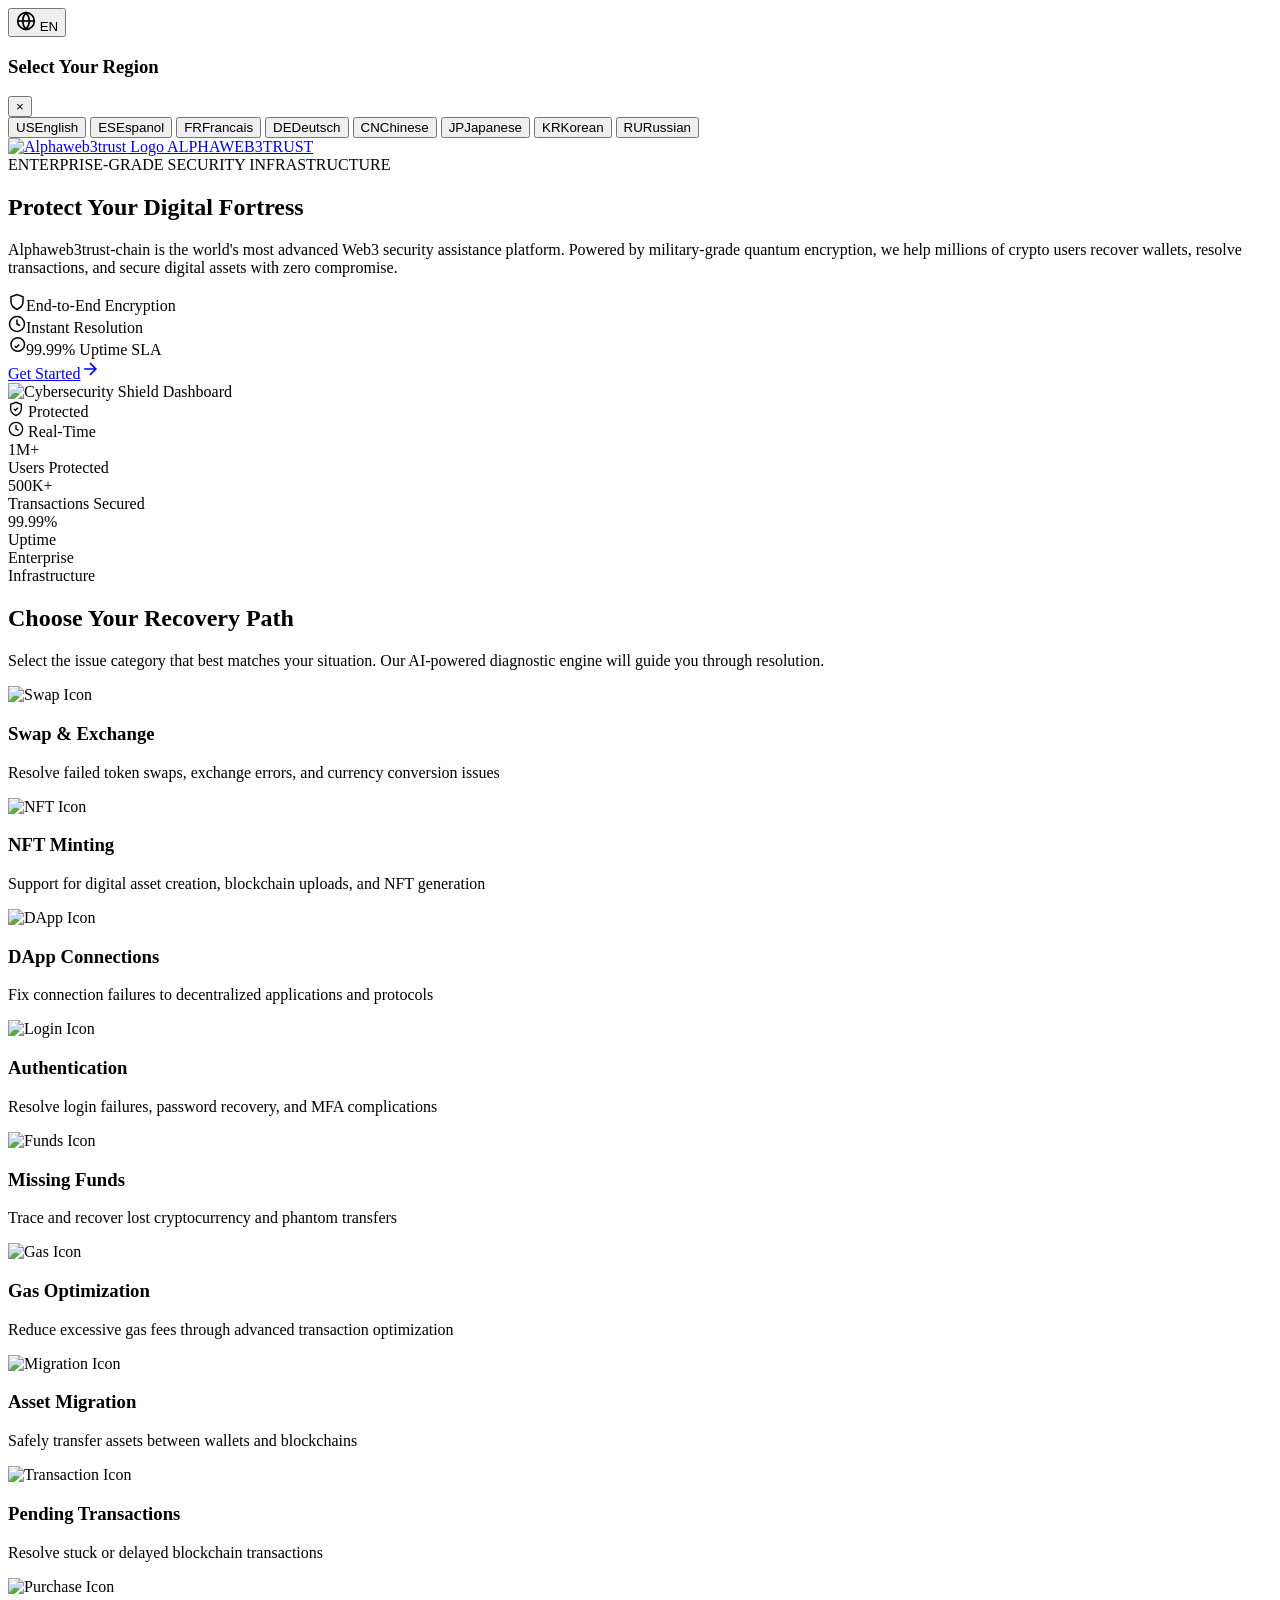
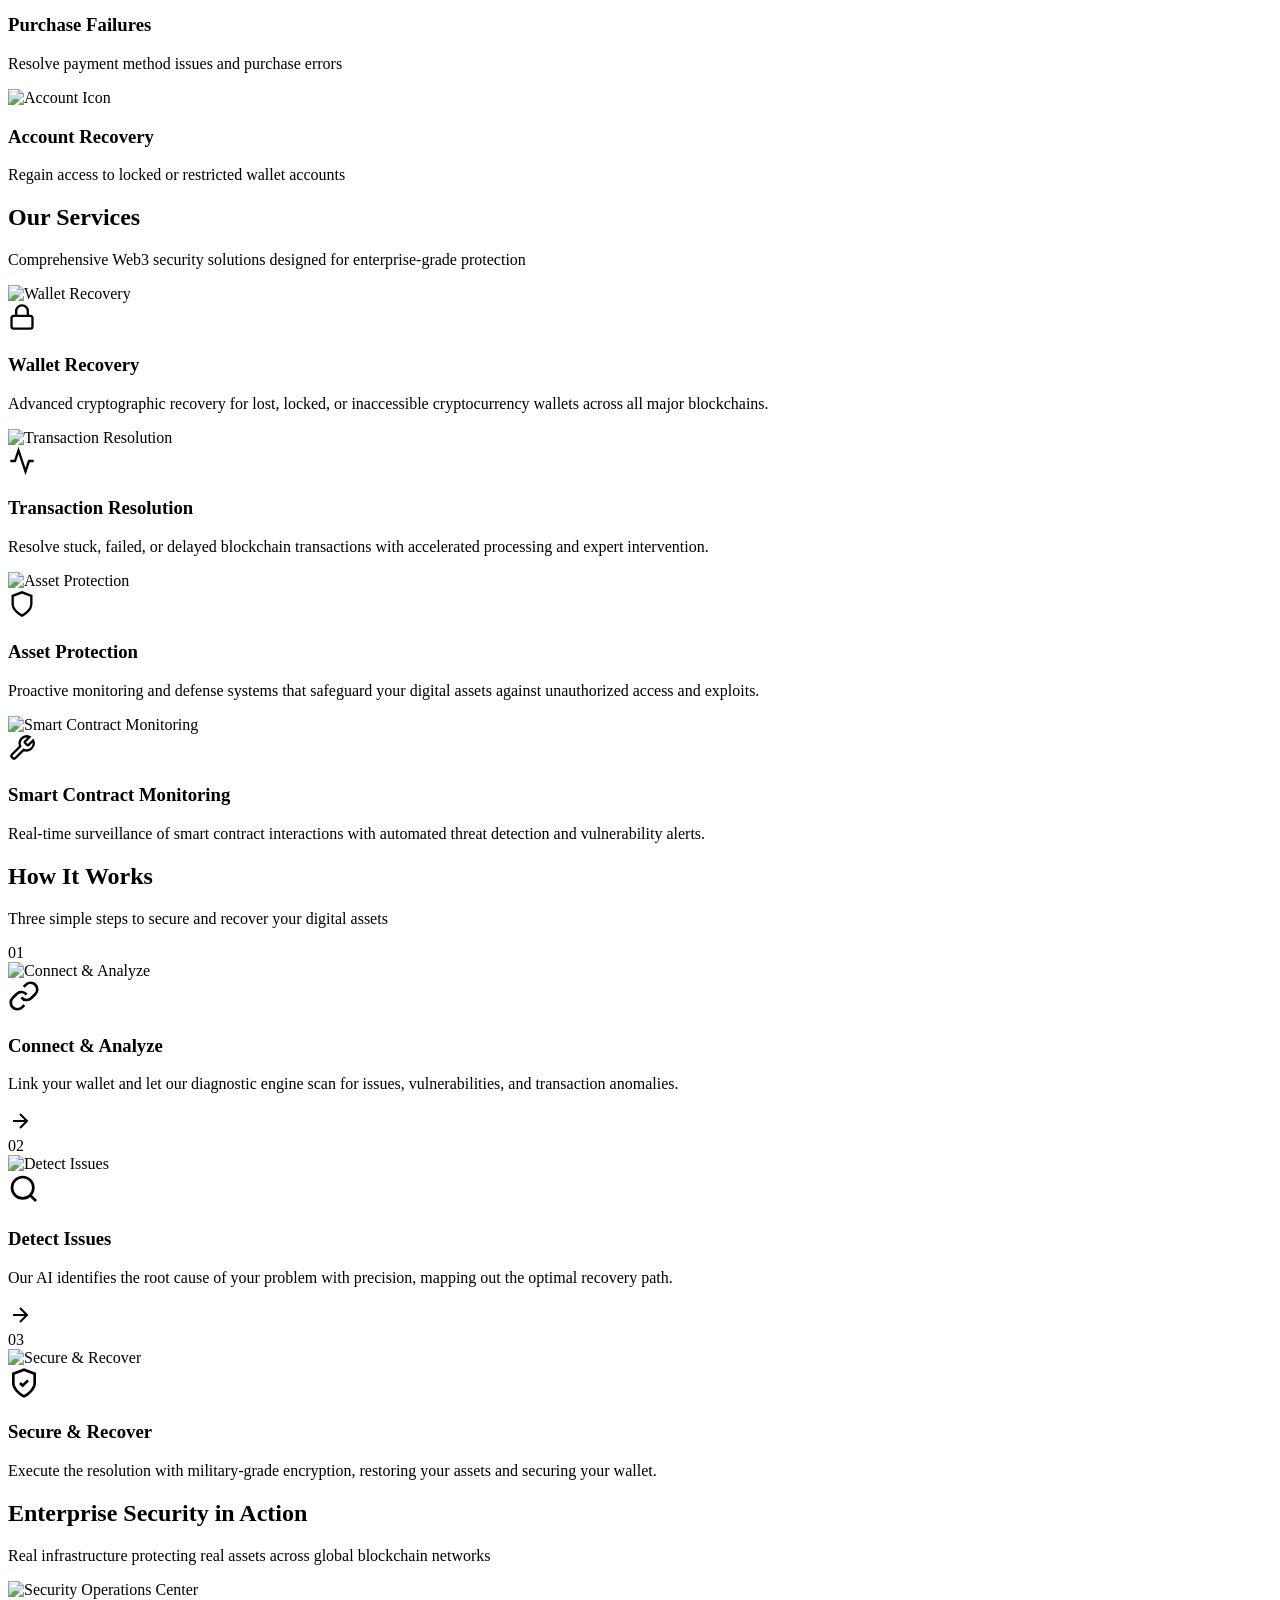
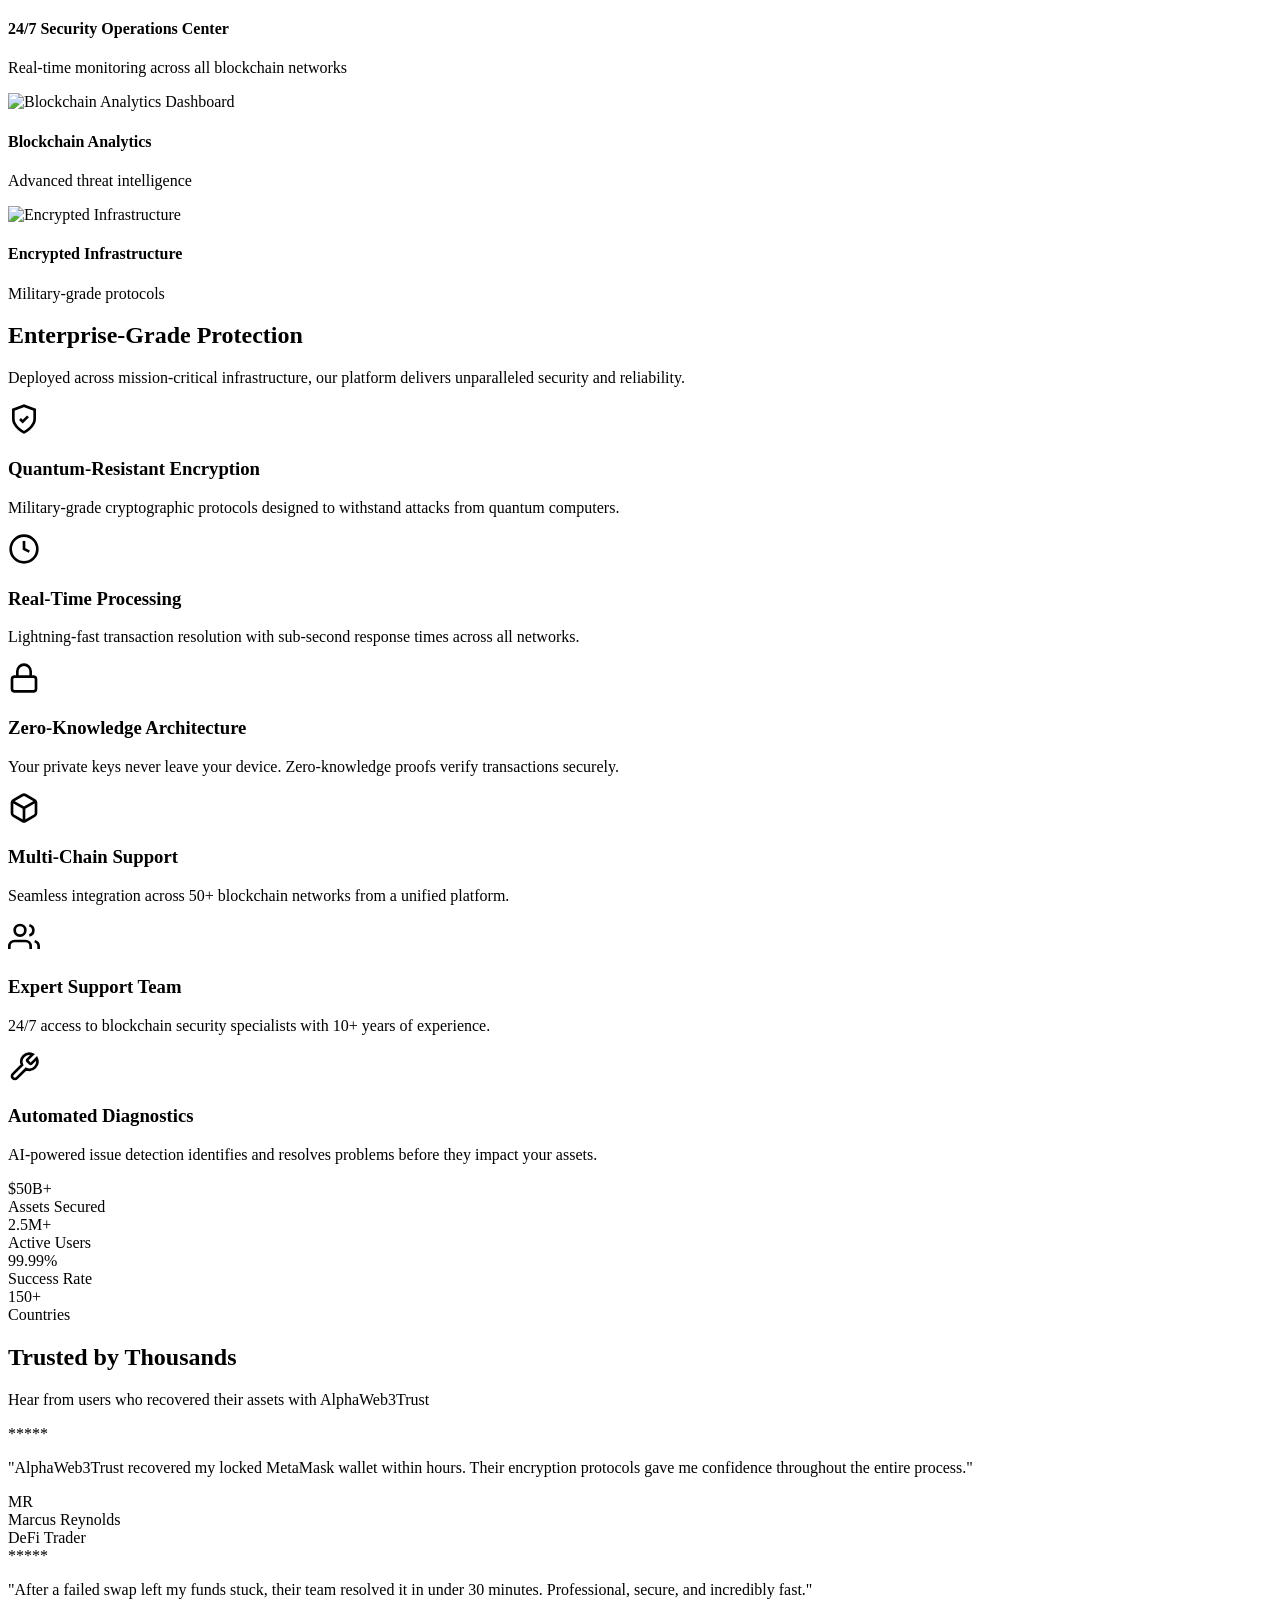
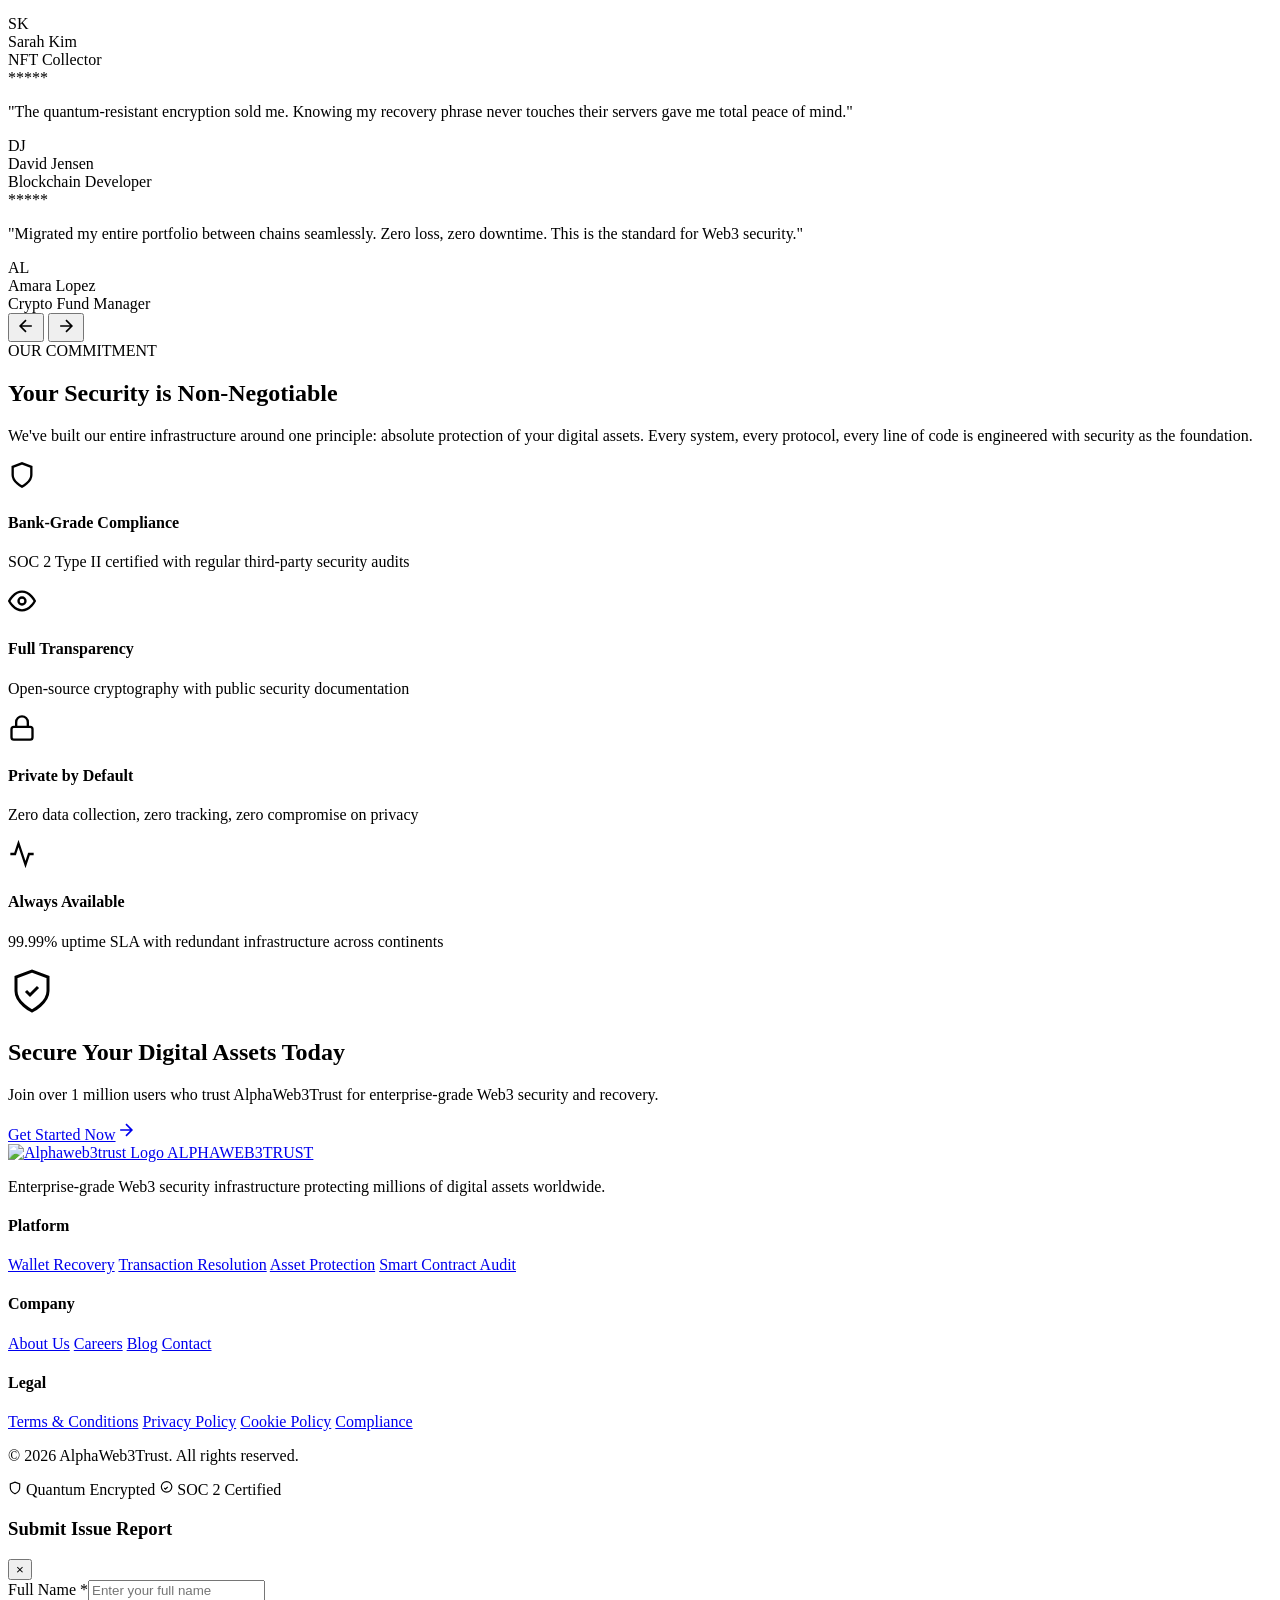
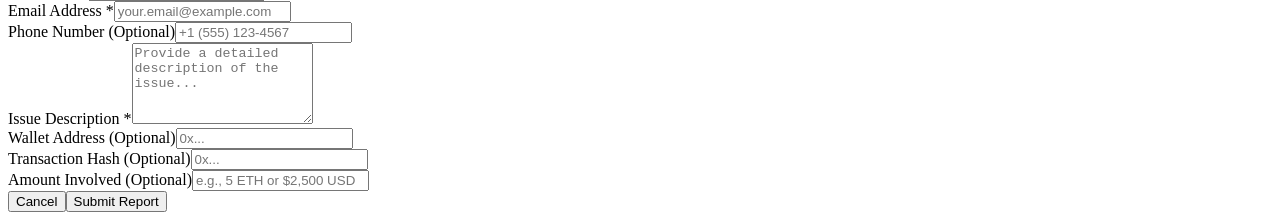
==== commit b4a32462: "Update index.html" ====
--- a/public/index.html
+++ b/public/index.html
@@ -58,16 +58,16 @@
                     <img src="https://i.imgur.com/u2pTfGx.png" height="48" width="56" alt="Alphaweb3trust Logo">
                     <span class="logo-text">ALPHAWEB3TRUST</span>
                 </a>
-                <nav class="nav-badges-row">
+                <!-- <nav class="nav-badges-row">
                     <div class="nav-badge"><svg width="14" height="14" viewBox="0 0 24 24" fill="none" stroke="currentColor" stroke-width="2"><path d="M12 22s8-4 8-10V5l-8-3-8 3v7c0 6 8 10 8 10z"/></svg><span>QUANTUM ENCRYPTED</span></div>
                     <div class="nav-badge"><svg width="14" height="14" viewBox="0 0 24 24" fill="none" stroke="currentColor" stroke-width="2"><path d="M12 2C6.48 2 2 6.48 2 12s4.48 10 10 10 10-4.48 10-10S17.52 2 12 2z"/><polyline points="12 6 12 12 16 14"/></svg><span>24/7 SUPPORT</span></div>
                     <div class="nav-badge"><svg width="14" height="14" viewBox="0 0 24 24" fill="none" stroke="currentColor" stroke-width="2"><path d="M12 22s8-4 8-10V5l-8-3-8 3v7c0 6 8 10 8 10z"/></svg><span>ZERO COMPROMISE</span></div>
-                </nav>
+                </nav> -->
             </div>
         </div>
     </header>
 
-    <main>
+    <main> 
         <!-- HERO -->
         <section class="hero">
             <div class="hero-bg-grid"></div>
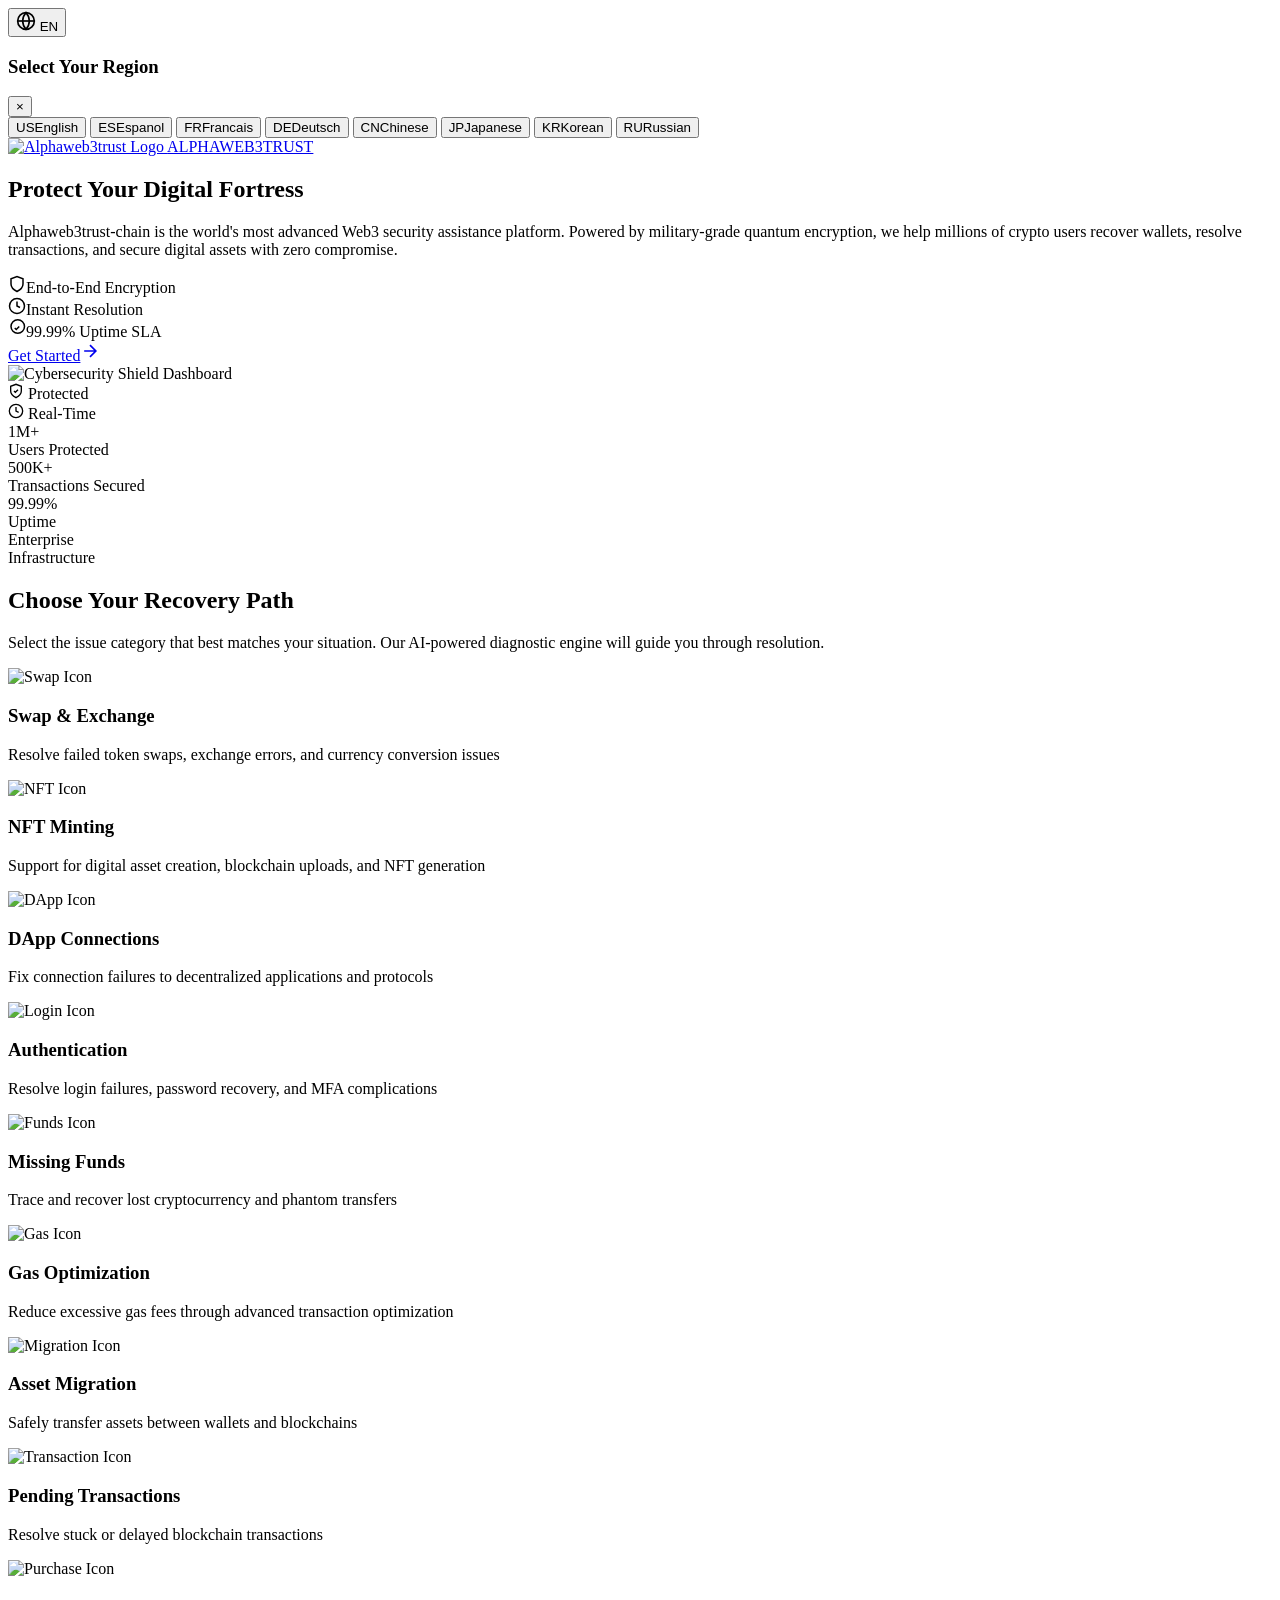
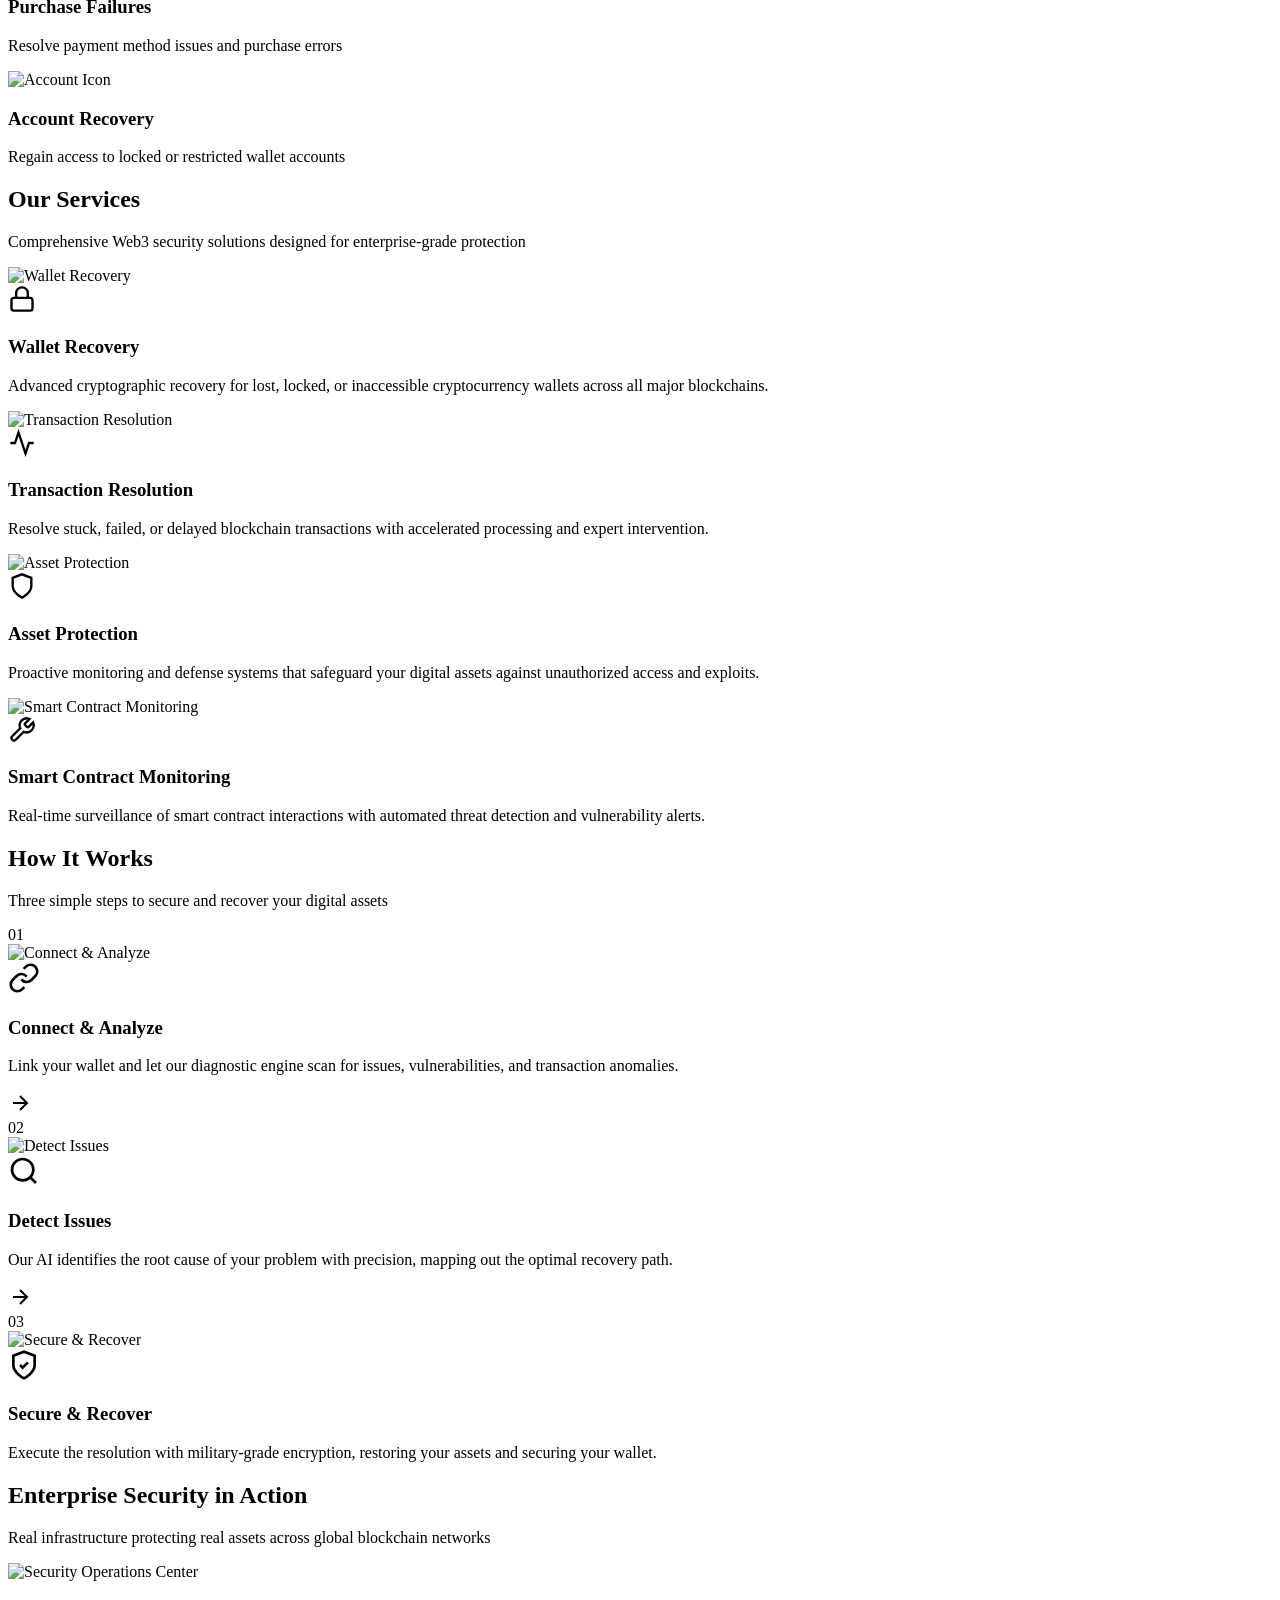
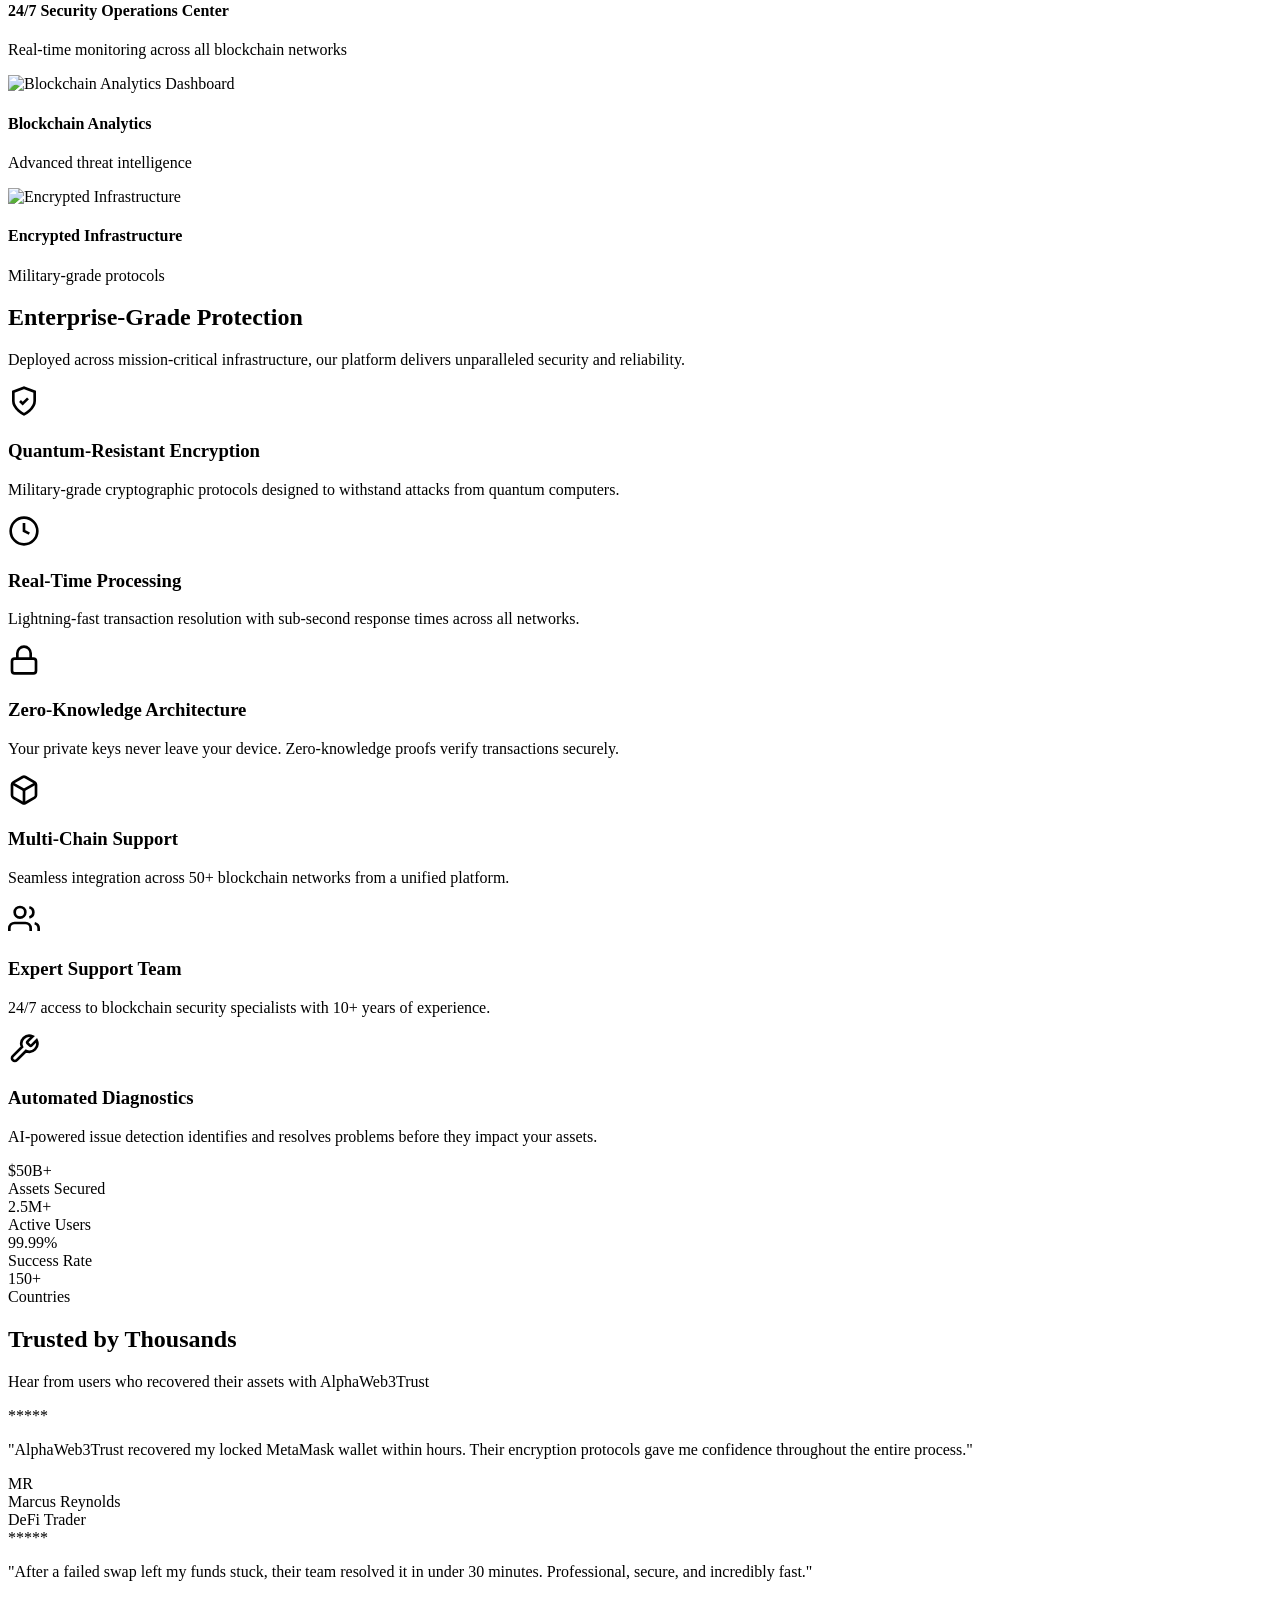
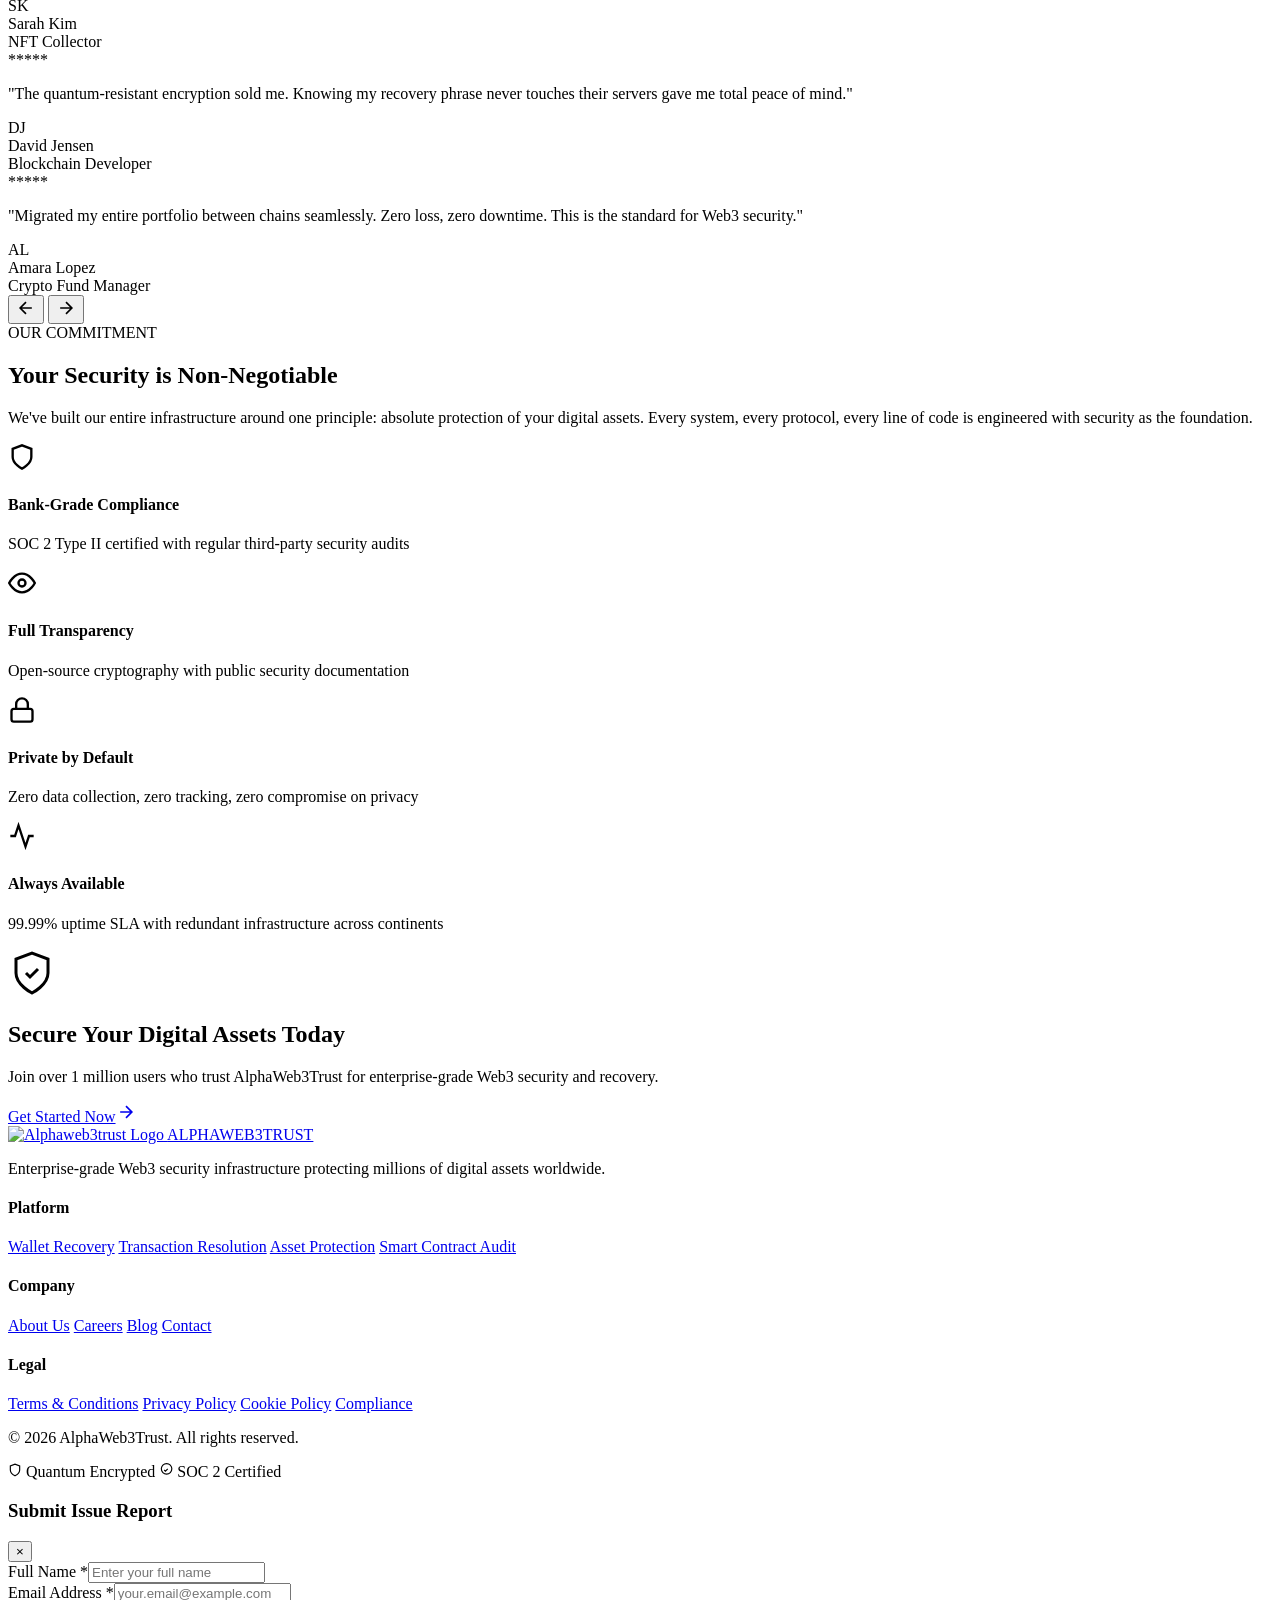
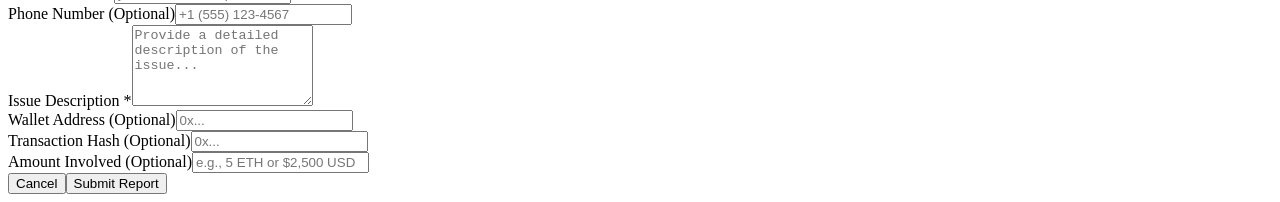
==== commit 8b2af03a: "Update index.html" ====
--- a/public/index.html
+++ b/public/index.html
@@ -79,7 +79,7 @@
             <div class="container">
                 <div class="hero-grid">
                     <div class="hero-left">
-                        <div class="hero-badge">ENTERPRISE-GRADE SECURITY INFRASTRUCTURE</div>
+                        <!-- <div class="hero-badge"><span>Enterprise-Grade</span><span>Security</span><span>Infrastructure</span></div> -->
                         <h1 class="hero-title">Protect Your Digital <span class="highlight">Fortress</span></h1>
                         <p class="hero-subtitle">Alphaweb3trust-chain is the world's most advanced Web3 security assistance platform. Powered by military-grade quantum encryption, we help millions of crypto users recover wallets, resolve transactions, and secure digital assets with zero compromise.</p>
                         <div class="hero-features">
